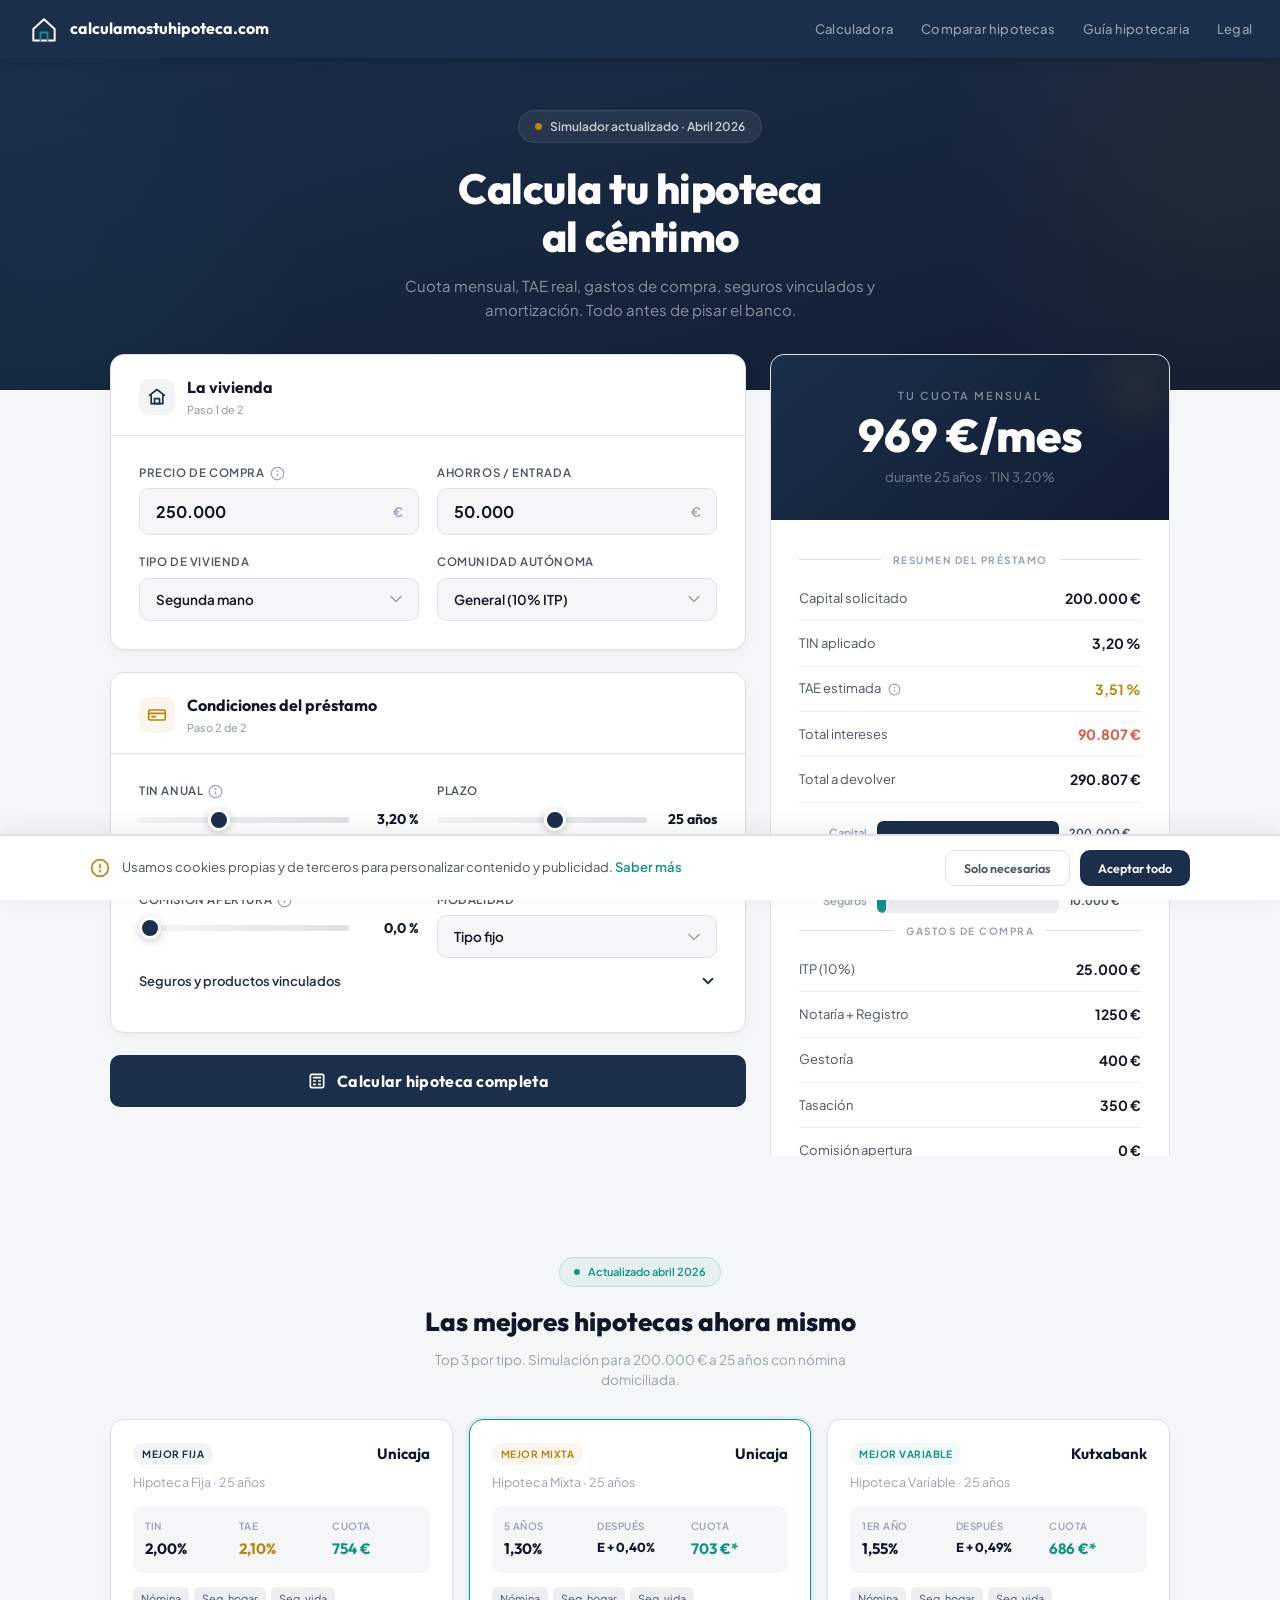
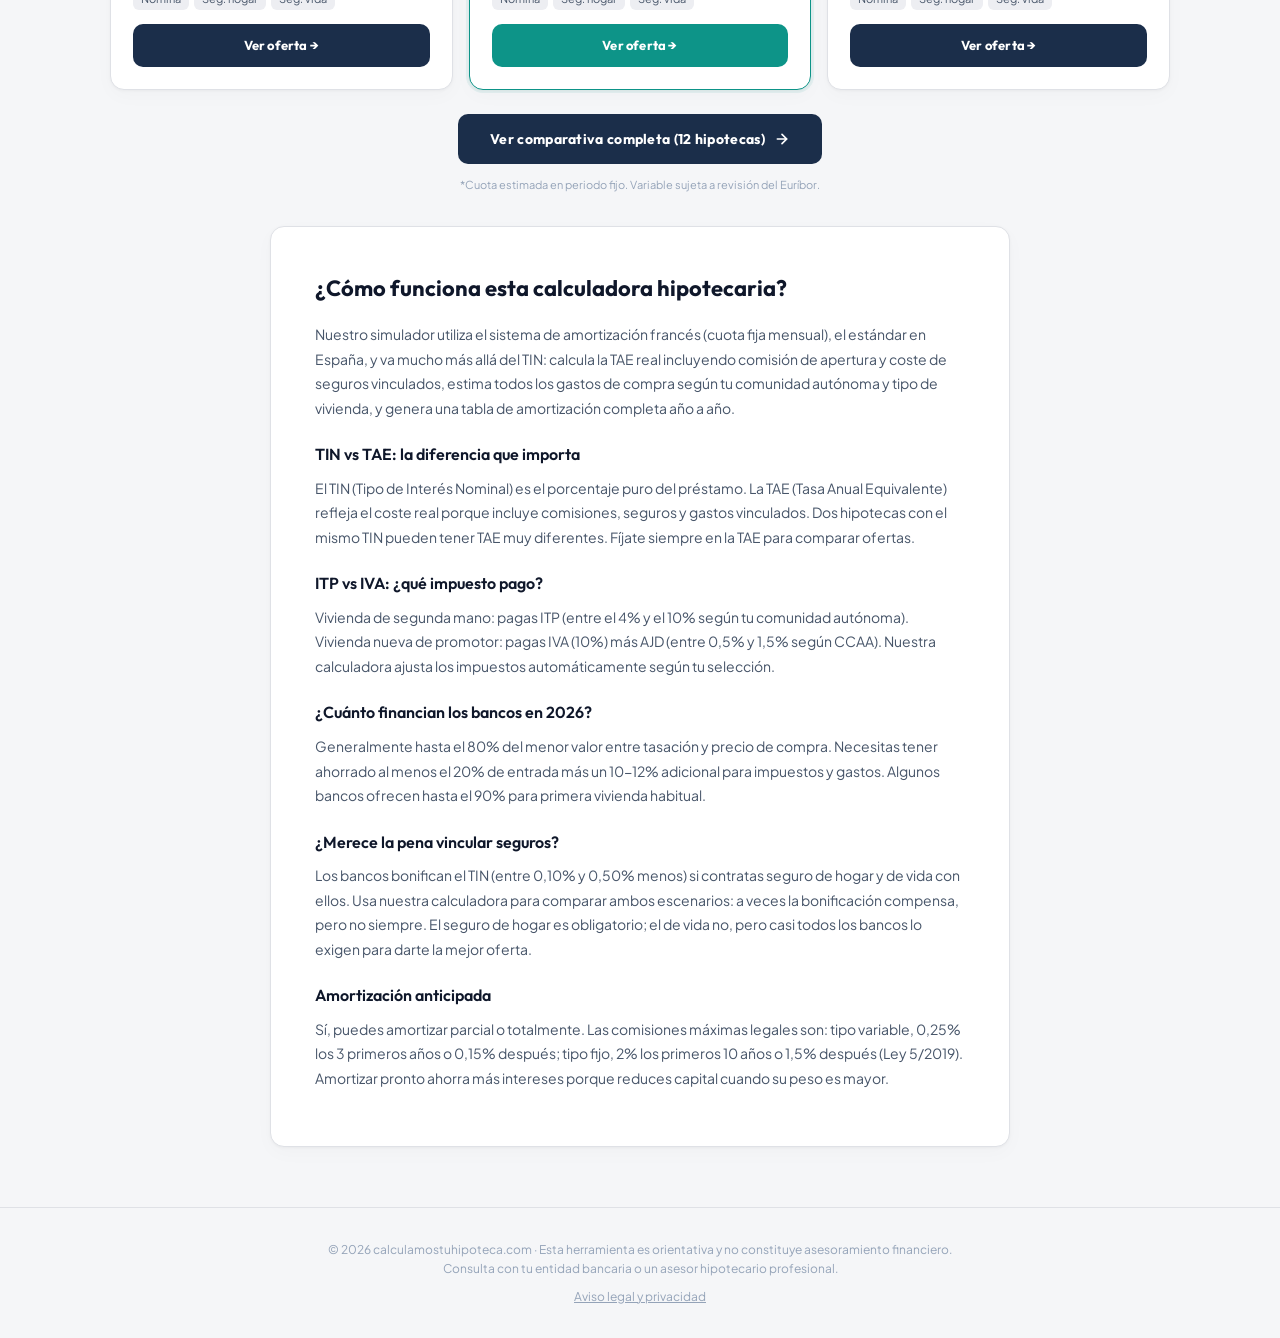
==== index.html @ e44ac6c0 "Add favicon.ico fallback for browser/Google compatibility https://claude.ai/code/session_01UXE91bAdb" ====
<!DOCTYPE html>
<html lang="es">
<head>
<meta charset="UTF-8">
<link rel="icon" href="favicon.ico" sizes="32x32">
<link rel="icon" href="favicon.svg" type="image/svg+xml">
<meta name="viewport" content="width=device-width, initial-scale=1.0">
<title>Calculadora de Hipoteca 2026 — calculamostuhipoteca.com</title>
<meta name="description" content="Simulador completo de hipoteca: cuota mensual, TAE, gastos de compra, seguros e impuestos. La calculadora hipotecaria más completa de España.">
<meta name="robots" content="index, follow">
<meta name="author" content="Raquel Ayllón García">
<link rel="canonical" href="https://calculamostuhipoteca.com/">
<meta property="og:title" content="Calculadora de Hipoteca 2026 — calculamostuhipoteca.com">
<meta property="og:description" content="Calcula tu cuota mensual, TAE real, gastos de compra, seguros e impuestos. La calculadora hipotecaria más completa de España.">
<meta property="og:type" content="website">
<meta property="og:url" content="https://calculamostuhipoteca.com/">
<meta property="og:locale" content="es_ES">
<script type="application/ld+json">
{
  "@context": "https://schema.org",
  "@graph": [
    {
      "@type": "WebApplication",
      "@id": "https://calculamostuhipoteca.com/#app",
      "name": "Calculadora de Hipoteca 2026",
      "url": "https://calculamostuhipoteca.com/",
      "description": "Simulador completo de hipoteca: cuota mensual, TAE, gastos de compra, seguros e impuestos. La calculadora hipotecaria más completa de España.",
      "applicationCategory": "FinanceApplication",
      "operatingSystem": "Web",
      "inLanguage": "es-ES",
      "dateModified": "2026-04-09",
      "offers": {
        "@type": "Offer",
        "price": "0",
        "priceCurrency": "EUR"
      },
      "author": {
        "@type": "Person",
        "name": "Raquel Ayllón García"
      }
    },
    {
      "@type": "FAQPage",
      "mainEntity": [
        {
          "@type": "Question",
          "name": "¿Cómo funciona esta calculadora hipotecaria?",
          "acceptedAnswer": {
            "@type": "Answer",
            "text": "Nuestro simulador utiliza el sistema de amortización francés (cuota fija mensual), el estándar en España. Calcula la TAE real incluyendo comisión de apertura y coste de seguros vinculados, estima todos los gastos de compra según tu comunidad autónoma y tipo de vivienda, y genera una tabla de amortización completa año a año."
          }
        },
        {
          "@type": "Question",
          "name": "¿Cuál es la diferencia entre TIN y TAE en una hipoteca?",
          "acceptedAnswer": {
            "@type": "Answer",
            "text": "El TIN (Tipo de Interés Nominal) es el porcentaje puro del préstamo. La TAE (Tasa Anual Equivalente) refleja el coste real porque incluye comisiones, seguros y gastos vinculados. Dos hipotecas con el mismo TIN pueden tener TAE muy diferentes. Fíjate siempre en la TAE para comparar ofertas."
          }
        },
        {
          "@type": "Question",
          "name": "¿Qué impuesto pago al comprar una vivienda: ITP o IVA?",
          "acceptedAnswer": {
            "@type": "Answer",
            "text": "Vivienda de segunda mano: pagas ITP (entre el 4% y el 10% según tu comunidad autónoma). Vivienda nueva de promotor: pagas IVA (10%) más AJD (entre 0,5% y 1,5% según CCAA). La calculadora ajusta los impuestos automáticamente según tu selección."
          }
        },
        {
          "@type": "Question",
          "name": "¿Cuánto financian los bancos en 2026?",
          "acceptedAnswer": {
            "@type": "Answer",
            "text": "Generalmente hasta el 80% del menor valor entre tasación y precio de compra. Necesitas tener ahorrado al menos el 20% de entrada más un 10-12% adicional para impuestos y gastos. Algunos bancos ofrecen hasta el 90% para primera vivienda habitual."
          }
        },
        {
          "@type": "Question",
          "name": "¿Merece la pena vincular seguros a la hipoteca?",
          "acceptedAnswer": {
            "@type": "Answer",
            "text": "Los bancos bonifican el TIN (entre 0,10% y 0,50% menos) si contratas seguro de hogar y de vida con ellos. A veces la bonificación compensa, pero no siempre. El seguro de hogar es obligatorio; el de vida no, pero casi todos los bancos lo exigen para darte la mejor oferta."
          }
        },
        {
          "@type": "Question",
          "name": "¿Se puede amortizar anticipadamente una hipoteca?",
          "acceptedAnswer": {
            "@type": "Answer",
            "text": "Sí, puedes amortizar parcial o totalmente. Las comisiones máximas legales son: tipo variable, 0,25% los 3 primeros años o 0,15% después; tipo fijo, 2% los primeros 10 años o 1,5% después (Ley 5/2019). Amortizar pronto ahorra más intereses porque reduces capital cuando su peso es mayor."
          }
        }
      ]
    }
  ]
}
</script>
<link rel="preconnect" href="https://fonts.googleapis.com">
<link rel="preconnect" href="https://fonts.gstatic.com" crossorigin>
<link href="https://fonts.googleapis.com/css2?family=Outfit:wght@300;400;500;600;700;800&family=Plus+Jakarta+Sans:ital,wght@0,400;0,500;0,600;0,700;0,800&display=swap" rel="stylesheet">
<link rel="stylesheet" href="style.css">
<!-- AdSense se carga condicionalmente tras aceptar cookies (ver cookies.js) -->
</head>
<body>

<nav class="nav">
  <a href="#" class="nav-brand">
    <svg class="nav-logo" viewBox="0 0 36 36" fill="none" xmlns="http://www.w3.org/2000/svg" aria-hidden="true">
      <path d="M6 18L18 7L30 18V31H6V18Z" stroke="#fff" stroke-width="2.2" stroke-linecap="round" stroke-linejoin="round"/>
      <path d="M14 31V22H22V31" stroke="#0D9488" stroke-width="2.2" stroke-linecap="round" stroke-linejoin="round"/>
    </svg>
    calculamostuhipoteca.com
  </a>
  <nav class="nav-links" aria-label="Navegación principal">
    <a href="index.html">Calculadora</a>
    <a href="comparar-hipotecas.html">Comparar hipotecas</a>
    <a href="guia-hipotecaria.html">Guía hipotecaria</a>
    <a href="aviso-legal.html">Legal</a>
  </nav>
</nav>

<header class="hero">
  <div class="hero-content">
    <div class="hero-pill"><span class="pulse" aria-hidden="true"></span> Simulador actualizado · Abril 2026</div>
    <h1>Calcula tu hipoteca<br>al céntimo</h1>
    <p>Cuota mensual, TAE real, gastos de compra, seguros vinculados y amortización. Todo antes de pisar el banco.</p>
  </div>
</header>

<main class="main-wrap">
<div class="grid">

<!-- ═══ LEFT COLUMN ═══ -->
<div>

  <!-- CARD 1: Vivienda -->
  <div class="card" style="margin-bottom:22px">
    <div class="card-head">
      <div class="card-icon navy" aria-hidden="true">
        <svg width="20" height="20" viewBox="0 0 24 24" fill="none" stroke="#1B2E4A" stroke-width="2" stroke-linecap="round" stroke-linejoin="round">
          <path d="M3 10L12 3L21 10"/><path d="M5 10V20H19V10"/><rect x="9" y="14" width="6" height="6"/>
        </svg>
      </div>
      <div>
        <h2>La vivienda</h2>
        <div class="step">Paso 1 de 2</div>
      </div>
    </div>
    <div class="card-body">
      <div class="form-grid">

        <div class="field">
          <label for="price">Precio de compra
            <span class="tip-icon" tabindex="0" aria-label="El precio de compraventa que figura en la escritura pública">
              <svg viewBox="0 0 24 24" fill="none" stroke="currentColor" stroke-width="2" aria-hidden="true"><circle cx="12" cy="12" r="10"/><path d="M12 16v-4"/><circle cx="12" cy="8" r=".5" fill="currentColor"/></svg>
              <span class="tip-pop" role="tooltip">Precio de compraventa que figura en la escritura pública.</span>
            </span>
          </label>
          <div class="input-wrap">
            <input type="text" id="price" value="250.000" inputmode="numeric" aria-label="Precio de compra en euros">
            <span class="input-suffix" aria-hidden="true">€</span>
          </div>
        </div>

        <div class="field">
          <label for="down">Ahorros / Entrada</label>
          <div class="input-wrap">
            <input type="text" id="down" value="50.000" inputmode="numeric" aria-label="Entrada o ahorros en euros">
            <span class="input-suffix" aria-hidden="true">€</span>
          </div>
        </div>

        <div class="field">
          <label for="homeType">Tipo de vivienda</label>
          <div class="select-wrap">
            <select id="homeType">
              <option value="existing">Segunda mano</option>
              <option value="new">Obra nueva (promotor)</option>
            </select>
          </div>
        </div>

        <div class="field">
          <label for="region">Comunidad autónoma</label>
          <div class="select-wrap">
            <select id="region">
              <option value="general">General (10% ITP)</option>
              <option value="cataluna">Cataluña (10%)</option>
              <option value="madrid">Madrid (6%)</option>
              <option value="andalucia">Andalucía (7%)</option>
              <option value="valencia">C. Valenciana (10%)</option>
              <option value="pais_vasco">País Vasco (4%)</option>
              <option value="canarias">Canarias (6,5% IGIC)</option>
            </select>
          </div>
        </div>

      </div>
    </div>
  </div>

  <!-- CARD 2: Préstamo -->
  <div class="card" style="margin-bottom:22px">
    <div class="card-head">
      <div class="card-icon gold" aria-hidden="true">
        <svg width="20" height="20" viewBox="0 0 24 24" fill="none" stroke="#B8860B" stroke-width="2" stroke-linecap="round" stroke-linejoin="round">
          <rect x="2" y="6" width="20" height="12" rx="2"/><path d="M2 10H22"/><path d="M6 14H10"/>
        </svg>
      </div>
      <div>
        <h2>Condiciones del préstamo</h2>
        <div class="step">Paso 2 de 2</div>
      </div>
    </div>
    <div class="card-body">
      <div class="form-grid">

        <div class="field">
          <label for="rate">TIN anual
            <span class="tip-icon" tabindex="0" aria-label="Tipo de Interés Nominal: lo que cobra el banco por el préstamo, sin comisiones ni gastos">
              <svg viewBox="0 0 24 24" fill="none" stroke="currentColor" stroke-width="2" aria-hidden="true"><circle cx="12" cy="12" r="10"/><path d="M12 16v-4"/><circle cx="12" cy="8" r=".5" fill="currentColor"/></svg>
              <span class="tip-pop" role="tooltip">Tipo de Interés Nominal: lo que cobra el banco por el préstamo, sin comisiones ni gastos.</span>
            </span>
          </label>
          <div class="range-row">
            <input type="range" id="rate" min="1" max="7" step="0.05" value="3.20" aria-label="TIN anual">
            <span class="range-val" id="rateVal" aria-live="polite">3,20 %</span>
          </div>
          <div class="rate-hint">
            <svg width="12" height="12" viewBox="0 0 24 24" fill="none" stroke="currentColor" stroke-width="2.5" aria-hidden="true"><circle cx="12" cy="12" r="10"/><path d="M12 16v-4"/><circle cx="12" cy="8" r=".5" fill="currentColor"/></svg>
            Hipoteca fija media en España: ~2,8 – 3,5 % · Variable: Euríbor + 0,5 %
          </div>
        </div>

        <div class="field">
          <label for="years">Plazo</label>
          <div class="range-row">
            <input type="range" id="years" min="5" max="40" step="1" value="25" aria-label="Plazo en años">
            <span class="range-val" id="yearsVal" aria-live="polite">25 años</span>
          </div>
        </div>

        <div class="field">
          <label for="openFee">Comisión apertura
            <span class="tip-icon" tabindex="0" aria-label="Porcentaje sobre el capital que cobra el banco al firmar">
              <svg viewBox="0 0 24 24" fill="none" stroke="currentColor" stroke-width="2" aria-hidden="true"><circle cx="12" cy="12" r="10"/><path d="M12 16v-4"/><circle cx="12" cy="8" r=".5" fill="currentColor"/></svg>
              <span class="tip-pop" role="tooltip">Porcentaje sobre el capital que cobra el banco al firmar. Muchos ya no lo cobran.</span>
            </span>
          </label>
          <div class="range-row">
            <input type="range" id="openFee" min="0" max="2" step="0.1" value="0" aria-label="Comisión de apertura">
            <span class="range-val" id="openFeeVal" aria-live="polite">0,0 %</span>
          </div>
        </div>

        <div class="field">
          <label for="mortgageType">Modalidad</label>
          <div class="select-wrap">
            <select id="mortgageType">
              <option value="fixed">Tipo fijo</option>
              <option value="variable">Tipo variable</option>
              <option value="mixed">Tipo mixto</option>
            </select>
          </div>
        </div>

      </div>

      <!-- Seguros -->
      <button class="collapse-btn" id="advTrigger" onclick="toggleC('adv')" aria-expanded="false" aria-controls="advBody">
        <span>Seguros y productos vinculados</span>
        <svg class="chev" viewBox="0 0 24 24" fill="none" stroke="currentColor" stroke-width="2.5" stroke-linecap="round" aria-hidden="true"><path d="M6 9l6 6 6-6"/></svg>
      </button>
      <div class="collapse-body" id="advBody">
        <div class="toggle-row">
          <div class="toggle-label">
            Seguro de hogar
            <small>Obligatorio — ~300–600 €/año</small>
          </div>
          <label class="switch" aria-label="Activar seguro de hogar">
            <input type="checkbox" id="homeIns" checked>
            <span class="slider"></span>
          </label>
        </div>
        <div class="form-grid" style="margin-top:12px">
          <div class="field">
            <label for="homeInsCost">Coste anual hogar</label>
            <div class="input-wrap">
              <input type="text" id="homeInsCost" value="400" inputmode="numeric">
              <span class="input-suffix" aria-hidden="true">€</span>
            </div>
          </div>
          <div class="field">&nbsp;</div>
        </div>

        <div class="toggle-row" style="margin-top:8px">
          <div class="toggle-label">
            Seguro de vida
            <small>Bonifica entre 0,10% y 0,50% del TIN</small>
          </div>
          <label class="switch" aria-label="Activar seguro de vida">
            <input type="checkbox" id="lifeIns">
            <span class="slider"></span>
          </label>
        </div>
        <div class="form-grid" style="margin-top:12px">
          <div class="field">
            <label for="lifeInsCost">Coste anual vida</label>
            <div class="input-wrap">
              <input type="text" id="lifeInsCost" value="600" inputmode="numeric">
              <span class="input-suffix" aria-hidden="true">€</span>
            </div>
          </div>
          <div class="field">
            <label for="discount">Bonificación TIN
              <span class="tip-icon" tabindex="0" aria-label="Descuento en el TIN que aplica el banco si contratas sus seguros">
                <svg viewBox="0 0 24 24" fill="none" stroke="currentColor" stroke-width="2" aria-hidden="true"><circle cx="12" cy="12" r="10"/><path d="M12 16v-4"/><circle cx="12" cy="8" r=".5" fill="currentColor"/></svg>
                <span class="tip-pop" role="tooltip">Descuento en el TIN que aplica el banco si contratas sus seguros.</span>
              </span>
            </label>
            <div class="range-row">
              <input type="range" id="discount" min="0" max="1" step="0.05" value="0" aria-label="Bonificación TIN">
              <span class="range-val" id="discountVal" aria-live="polite">0,00 %</span>
            </div>
          </div>
        </div>
      </div>
    </div>
  </div>

  <button class="btn-calc" onclick="calculate()" aria-label="Calcular hipoteca">
    <svg width="20" height="20" viewBox="0 0 24 24" fill="none" stroke="currentColor" stroke-width="2" stroke-linecap="round" aria-hidden="true">
      <rect x="4" y="4" width="16" height="16" rx="2"/>
      <line x1="8" y1="8" x2="16" y2="8"/>
      <line x1="8" y1="12" x2="10" y2="12"/>
      <line x1="14" y1="12" x2="16" y2="12"/>
      <line x1="8" y1="16" x2="10" y2="16"/>
      <line x1="14" y1="16" x2="16" y2="16"/>
    </svg>
    Calcular hipoteca completa
  </button>


</div>

<!-- ═══ RIGHT COLUMN ═══ -->
<div class="sidebar-sticky">

  <!-- RESULTS PANEL -->
  <div class="card results-panel" id="results" aria-live="polite">
    <div class="result-hero">
      <div class="rlabel">Tu cuota mensual</div>
      <div class="ramount" id="monthly">—</div>
      <div class="rsub" id="termSub">durante 25 años · TIN 3,20%</div>
    </div>
    <div class="result-body">
      <div class="divider">Resumen del préstamo</div>

      <div class="mrow">
        <span class="mrow-label">Capital solicitado</span>
        <span class="mrow-val" id="rLoan">—</span>
      </div>
      <div class="mrow">
        <span class="mrow-label">TIN aplicado</span>
        <span class="mrow-val" id="rTIN">—</span>
      </div>
      <div class="mrow">
        <span class="mrow-label">TAE estimada
          <span class="tip-icon" style="margin-left:3px" tabindex="0" aria-label="Incluye TIN, comisión apertura y seguros vinculados">
            <svg viewBox="0 0 24 24" fill="none" stroke="currentColor" stroke-width="2" style="width:13px;height:13px" aria-hidden="true"><circle cx="12" cy="12" r="10"/><path d="M12 16v-4"/><circle cx="12" cy="8" r=".5" fill="currentColor"/></svg>
            <span class="tip-pop" style="width:200px" role="tooltip">Incluye TIN + comisión apertura + seguros vinculados.</span>
          </span>
        </span>
        <span class="mrow-val gold" id="rTAE">—</span>
      </div>
      <div class="mrow">
        <span class="mrow-label">Total intereses</span>
        <span class="mrow-val coral" id="rInterest">—</span>
      </div>
      <div class="mrow">
        <span class="mrow-label">Total a devolver</span>
        <span class="mrow-val" id="rTotal">—</span>
      </div>

      <!-- Bar chart -->
      <div class="bar-chart" aria-label="Distribución de pagos">
        <div class="brow">
          <span class="brow-label">Capital</span>
          <div class="brow-track"><div class="brow-fill" id="barCap" style="width:0;background:var(--navy)"></div></div>
          <span class="brow-amt" id="barCapA">—</span>
        </div>
        <div class="brow">
          <span class="brow-label">Intereses</span>
          <div class="brow-track"><div class="brow-fill" id="barInt" style="width:0;background:var(--gold)"></div></div>
          <span class="brow-amt" id="barIntA">—</span>
        </div>
        <div class="brow" id="barInsR" style="display:none">
          <span class="brow-label">Seguros</span>
          <div class="brow-track"><div class="brow-fill" id="barIns" style="width:0;background:var(--teal)"></div></div>
          <span class="brow-amt" id="barInsA">—</span>
        </div>
      </div>

      <div class="divider">Gastos de compra</div>

      <div class="mrow">
        <span class="mrow-label" id="taxLabel">ITP (10%)</span>
        <span class="mrow-val" id="rTax">—</span>
      </div>
      <div class="mrow">
        <span class="mrow-label">Notaría + Registro</span>
        <span class="mrow-val" id="rNotary">—</span>
      </div>
      <div class="mrow">
        <span class="mrow-label">Gestoría</span>
        <span class="mrow-val" id="rGest">—</span>
      </div>
      <div class="mrow">
        <span class="mrow-label">Tasación</span>
        <span class="mrow-val" id="rTas">—</span>
      </div>
      <div class="mrow">
        <span class="mrow-label">Comisión apertura</span>
        <span class="mrow-val" id="rOpen">—</span>
      </div>
      <div class="mrow" style="border-top:2px solid var(--border);padding-top:14px;margin-top:6px">
        <span class="mrow-label" style="font-weight:700;color:var(--ink)">Total gastos iniciales</span>
        <span class="mrow-val coral" id="rCosts">—</span>
      </div>

      <!-- Savings tip -->
      <div class="tip-box" role="note">
        <div class="tip-box-title">
          <svg width="16" height="16" viewBox="0 0 24 24" fill="none" stroke="#0D9488" stroke-width="2" stroke-linecap="round" aria-hidden="true">
            <path d="M12 2v4M12 18v4M4.93 4.93l2.83 2.83M16.24 16.24l2.83 2.83M2 12h4M18 12h4M4.93 19.07l2.83-2.83M16.24 7.76l2.83-2.83"/>
          </svg>
          Necesitas tener ahorrado
        </div>
        <p>Entrada (<span id="tipD">—</span>) + gastos (<span id="tipC">—</span>) = <strong id="tipT">—</strong></p>
      </div>

      <!-- Amortisation -->
      <button class="amort-btn" onclick="toggleA()" aria-expanded="false" aria-controls="amortW">
        Ver amortización anual ▾
      </button>
      <div class="amort-wrap" id="amortW">
        <table class="amort-tbl">
          <thead>
            <tr>
              <th scope="col">Año</th>
              <th scope="col">Capital</th>
              <th scope="col">Intereses</th>
              <th scope="col">Amortizado</th>
              <th scope="col">Pendiente</th>
            </tr>
          </thead>
          <tbody id="amortB"></tbody>
        </table>
      </div>
    </div>
  </div>

  <!-- COMPARE CTA -->
  <div class="compare-card">
    <div class="compare-badge">
      <svg class="sparkle" width="12" height="12" viewBox="0 0 24 24" fill="#fff" aria-hidden="true"><path d="M12 2L14.5 9.5L22 12L14.5 14.5L12 22L9.5 14.5L2 12L9.5 9.5L12 2Z"/></svg>
      Recomendado
    </div>
    <h3>Compara hipotecas de 20+ bancos</h3>
    <p class="compare-sub">Calcula en 1 minuto gratis cuál es la mejor hipoteca para ti. Ofertas reales y personalizadas.</p>
    <ul class="compare-features">
      <li>
        <svg width="16" height="16" viewBox="0 0 24 24" fill="none" stroke="#0D9488" stroke-width="2.5" stroke-linecap="round" aria-hidden="true"><path d="M5 12l5 5L19 7"/></svg>
        100% online, gratis y sin compromiso
      </li>
      <li>
        <svg width="16" height="16" viewBox="0 0 24 24" fill="none" stroke="#0D9488" stroke-width="2.5" stroke-linecap="round" aria-hidden="true"><path d="M5 12l5 5L19 7"/></svg>
        Resultado en menos de 1 minuto
      </li>
      <li>
        <svg width="16" height="16" viewBox="0 0 24 24" fill="none" stroke="#0D9488" stroke-width="2.5" stroke-linecap="round" aria-hidden="true"><path d="M5 12l5 5L19 7"/></svg>
        Asesor hipotecario personal incluido
      </li>
    </ul>
    <button class="compare-btn" onclick="window.open('#','_blank')">
      Comparar hipotecas gratis
      <svg width="16" height="16" viewBox="0 0 24 24" fill="none" stroke="currentColor" stroke-width="2.5" stroke-linecap="round" aria-hidden="true"><path d="M5 12h14M12 5l7 7-7 7"/></svg>
    </button>
  </div>

  <!-- INFO CARD -->
  <div class="info-card">
    <h4>
      <svg width="18" height="18" viewBox="0 0 24 24" fill="none" stroke="var(--navy)" stroke-width="2" stroke-linecap="round" aria-hidden="true">
        <path d="M12 2L2 7l10 5 10-5-10-5z"/>
        <path d="M2 17l10 5 10-5"/>
        <path d="M2 12l10 5 10-5"/>
      </svg>
      Regla del 35%
    </h4>
    <p>Tu cuota hipotecaria no debería superar el 35% de tus ingresos netos mensuales. Es el criterio que usan los bancos para aprobar tu solicitud.</p>
  </div>

</div>
</div>
</main>

<!-- COMPARISON PREVIEW -->
<section class="cmp-section" aria-label="Las mejores hipotecas ahora mismo">
  <div class="cmp-header">
    <div class="cmp-pill">
      <span class="pulse" aria-hidden="true"></span>
      Actualizado abril 2026
    </div>
    <h2>Las mejores hipotecas ahora mismo</h2>
    <p>Top 3 por tipo. Simulación para 200.000 € a 25 años con nómina domiciliada.</p>
  </div>

  <div class="cmp-grid">

    <!-- Mejor fija -->
    <article class="cmp-card">
      <div class="cmp-top">
        <span class="cmp-badge fija">Mejor fija</span>
        <span class="cmp-bank">Unicaja</span>
      </div>
      <div class="cmp-name">Hipoteca Fija · 25 años</div>
      <div class="cmp-rates">
        <div>
          <div class="cmp-rl">TIN</div>
          <div class="cmp-rv">2,00%</div>
        </div>
        <div>
          <div class="cmp-rl">TAE</div>
          <div class="cmp-rv gold">2,10%</div>
        </div>
        <div>
          <div class="cmp-rl">Cuota</div>
          <div class="cmp-rv teal">754 €</div>
        </div>
      </div>
      <div class="cmp-conds">
        <span>Nómina</span><span>Seg. hogar</span><span>Seg. vida</span>
      </div>
      <a href="comparar-hipotecas.html" class="cmp-btn">Ver oferta →</a>
    </article>

    <!-- Mejor mixta -->
    <article class="cmp-card best">
      <div class="cmp-top">
        <span class="cmp-badge mixta">Mejor mixta</span>
        <span class="cmp-bank">Unicaja</span>
      </div>
      <div class="cmp-name">Hipoteca Mixta · 25 años</div>
      <div class="cmp-rates">
        <div>
          <div class="cmp-rl">5 años</div>
          <div class="cmp-rv">1,30%</div>
        </div>
        <div>
          <div class="cmp-rl">Después</div>
          <div class="cmp-rv small">E + 0,40%</div>
        </div>
        <div>
          <div class="cmp-rl">Cuota</div>
          <div class="cmp-rv teal">703 €*</div>
        </div>
      </div>
      <div class="cmp-conds">
        <span>Nómina</span><span>Seg. hogar</span><span>Seg. vida</span>
      </div>
      <a href="comparar-hipotecas.html" class="cmp-btn teal">Ver oferta →</a>
    </article>

    <!-- Mejor variable -->
    <article class="cmp-card">
      <div class="cmp-top">
        <span class="cmp-badge variable">Mejor variable</span>
        <span class="cmp-bank">Kutxabank</span>
      </div>
      <div class="cmp-name">Hipoteca Variable · 25 años</div>
      <div class="cmp-rates">
        <div>
          <div class="cmp-rl">1er año</div>
          <div class="cmp-rv">1,55%</div>
        </div>
        <div>
          <div class="cmp-rl">Después</div>
          <div class="cmp-rv small">E + 0,49%</div>
        </div>
        <div>
          <div class="cmp-rl">Cuota</div>
          <div class="cmp-rv teal">686 €*</div>
        </div>
      </div>
      <div class="cmp-conds">
        <span>Nómina</span><span>Seg. hogar</span><span>Seg. vida</span>
      </div>
      <a href="comparar-hipotecas.html" class="cmp-btn">Ver oferta →</a>
    </article>

  </div>

  <div class="cmp-footer">
    <a href="comparar-hipotecas.html" class="cmp-all-btn">
      Ver comparativa completa (12 hipotecas)
      <svg width="16" height="16" viewBox="0 0 24 24" fill="none" stroke="currentColor" stroke-width="2.5" stroke-linecap="round" aria-hidden="true"><path d="M5 12h14M12 5l7 7-7 7"/></svg>
    </a>
    <p class="cmp-note">*Cuota estimada en periodo fijo. Variable sujeta a revisión del Euríbor.</p>
  </div>
</section>

<section class="seo-area" aria-label="Guía sobre hipotecas">
  <div class="seo-card">
    <h2>¿Cómo funciona esta calculadora hipotecaria?</h2>
    <p>Nuestro simulador utiliza el sistema de amortización francés (cuota fija mensual), el estándar en España, y va mucho más allá del TIN: calcula la TAE real incluyendo comisión de apertura y coste de seguros vinculados, estima todos los gastos de compra según tu comunidad autónoma y tipo de vivienda, y genera una tabla de amortización completa año a año.</p>

    <h3>TIN vs TAE: la diferencia que importa</h3>
    <p>El TIN (Tipo de Interés Nominal) es el porcentaje puro del préstamo. La TAE (Tasa Anual Equivalente) refleja el coste real porque incluye comisiones, seguros y gastos vinculados. Dos hipotecas con el mismo TIN pueden tener TAE muy diferentes. Fíjate siempre en la TAE para comparar ofertas.</p>

    <h3>ITP vs IVA: ¿qué impuesto pago?</h3>
    <p>Vivienda de segunda mano: pagas ITP (entre el 4% y el 10% según tu comunidad autónoma). Vivienda nueva de promotor: pagas IVA (10%) más AJD (entre 0,5% y 1,5% según CCAA). Nuestra calculadora ajusta los impuestos automáticamente según tu selección.</p>

    <h3>¿Cuánto financian los bancos en 2026?</h3>
    <p>Generalmente hasta el 80% del menor valor entre tasación y precio de compra. Necesitas tener ahorrado al menos el 20% de entrada más un 10-12% adicional para impuestos y gastos. Algunos bancos ofrecen hasta el 90% para primera vivienda habitual.</p>

    <h3>¿Merece la pena vincular seguros?</h3>
    <p>Los bancos bonifican el TIN (entre 0,10% y 0,50% menos) si contratas seguro de hogar y de vida con ellos. Usa nuestra calculadora para comparar ambos escenarios: a veces la bonificación compensa, pero no siempre. El seguro de hogar es obligatorio; el de vida no, pero casi todos los bancos lo exigen para darte la mejor oferta.</p>

    <h3>Amortización anticipada</h3>
    <p>Sí, puedes amortizar parcial o totalmente. Las comisiones máximas legales son: tipo variable, 0,25% los 3 primeros años o 0,15% después; tipo fijo, 2% los primeros 10 años o 1,5% después (Ley 5/2019). Amortizar pronto ahorra más intereses porque reduces capital cuando su peso es mayor.</p>
  </div>
</section>

<footer class="footer">
  <p>© 2026 calculamostuhipoteca.com · Esta herramienta es orientativa y no constituye asesoramiento financiero.</p>
  <p>Consulta con tu entidad bancaria o un asesor hipotecario profesional.</p>
  <p style="margin-top:8px"><a href="aviso-legal.html" style="color:var(--ink-muted);text-decoration:underline">Aviso legal y privacidad</a></p>
</footer>

<script src="script.js"></script>
<script src="cookies.js"></script>

<!-- COOKIE BANNER -->
<div id="cookie-banner" class="cookie-banner" role="dialog" aria-label="Aviso de cookies">
  <div class="cookie-inner">
    <div class="cookie-msg">
      <svg width="20" height="20" viewBox="0 0 24 24" fill="none" stroke="currentColor" stroke-width="2" stroke-linecap="round" aria-hidden="true"><circle cx="12" cy="12" r="10"/><path d="M12 8v4"/><circle cx="12" cy="16" r=".5" fill="currentColor"/></svg>
      <p>Usamos cookies propias y de terceros para personalizar contenido y publicidad. <a href="aviso-legal.html">Saber más</a></p>
    </div>
    <div class="cookie-btns">
      <button class="cookie-btn-reject" onclick="rejectCookies()">Solo necesarias</button>
      <button class="cookie-btn-accept" onclick="acceptCookies()">Aceptar todo</button>
    </div>
  </div>
</div>
</body>
</html>
---- style.css ----
:root {
  --bg:#F5F6F8;
  --surface:#FFFFFF;
  --surface-alt:#EDEEF2;
  --border:#DFE1E6;
  --ink:#0F172A;
  --ink-soft:#475569;
  --ink-muted:#94A3B8;
  --navy:#1B2E4A;
  --navy-dark:#111D32;
  --navy-light:rgba(27,46,74,0.05);
  --gold:#B8860B;
  --gold-light:rgba(184,134,11,0.07);
  --teal:#0D9488;
  --teal-light:rgba(13,148,136,0.06);
  --coral:#E2553D;
  --coral-light:rgba(226,85,61,0.06);
  --radius:14px;
  --radius-sm:10px;
  --shadow:0 1px 3px rgba(0,0,0,0.04),0 6px 20px rgba(0,0,0,0.025);
}
*{margin:0;padding:0;box-sizing:border-box}
body{font-family:'Plus Jakarta Sans',sans-serif;background:var(--bg);color:var(--ink);line-height:1.6;-webkit-font-smoothing:antialiased}

/* ====== NAV ====== */
.nav{background:var(--navy);padding:0 28px;height:58px;display:flex;align-items:center;justify-content:space-between;position:sticky;top:0;z-index:100;box-shadow:0 2px 12px rgba(0,0,0,.18)}
.nav-brand{font-family:'Outfit',sans-serif;font-weight:700;font-size:16px;color:#fff;text-decoration:none;display:flex;align-items:center;gap:10px}
.nav-logo{width:32px;height:32px}
.nav-links{display:flex;gap:28px}
.nav-links a{color:rgba(255,255,255,0.55);text-decoration:none;font-size:13px;font-weight:500;transition:color .2s;letter-spacing:.2px}
.nav-links a:hover{color:#fff}
@media(max-width:640px){
  .nav{padding:0 14px}
  .nav-links{gap:14px;overflow-x:auto;-webkit-overflow-scrolling:touch;scrollbar-width:none;mask-image:linear-gradient(90deg,transparent,#fff 10%,#fff 90%,transparent)}
  .nav-links::-webkit-scrollbar{display:none}
  .nav-links a{white-space:nowrap;font-size:12px}
}

/* ====== HERO ====== */
.hero{background:linear-gradient(165deg,var(--navy) 0%,var(--navy-dark) 100%);padding:52px 24px 68px;text-align:center;color:#fff;position:relative;overflow:hidden}
.hero::before{content:'';position:absolute;top:-60%;right:-20%;width:600px;height:600px;background:radial-gradient(circle,rgba(184,134,11,0.08) 0%,transparent 70%);border-radius:50%;pointer-events:none}
.hero::after{content:'';position:absolute;bottom:-40%;left:-15%;width:500px;height:500px;background:radial-gradient(circle,rgba(13,148,136,0.06) 0%,transparent 70%);border-radius:50%;pointer-events:none}
.hero-content{position:relative;z-index:1}
.hero-pill{display:inline-flex;align-items:center;gap:8px;background:rgba(255,255,255,0.07);border:1px solid rgba(255,255,255,0.1);padding:6px 16px;border-radius:100px;font-size:12px;font-weight:600;color:rgba(255,255,255,0.75);margin-bottom:22px;backdrop-filter:blur(10px)}
.hero-pill .pulse{width:7px;height:7px;background:var(--gold);border-radius:50%;animation:pulse 2s ease infinite}
@keyframes pulse{0%,100%{opacity:1;transform:scale(1)}50%{opacity:.5;transform:scale(1.4)}}
.hero h1{font-family:'Outfit',sans-serif;font-weight:800;font-size:clamp(28px,4.5vw,42px);line-height:1.15;margin-bottom:12px;letter-spacing:-.5px}
.hero p{color:rgba(255,255,255,0.5);font-size:15px;max-width:500px;margin:0 auto;line-height:1.6}

/* ====== AD SLOTS ====== */
.ad-banner{max-width:780px;margin:0 auto;padding:16px 20px}
.ad-banner-inner{background:linear-gradient(135deg,var(--surface-alt) 0%,#E8E9ED 100%);border:1px solid var(--border);border-radius:var(--radius-sm);padding:22px 20px;text-align:center;position:relative;overflow:hidden}
.ad-banner-inner::before{content:'PUBLICIDAD';position:absolute;top:8px;left:12px;font-size:9px;font-weight:700;letter-spacing:1.5px;color:var(--ink-muted);opacity:.6}
.ad-banner-text{color:var(--ink-muted);font-size:12px;font-weight:500}
.ad-banner-size{font-size:10px;color:var(--ink-muted);opacity:.5;margin-top:2px}

.ad-sidebar{margin-top:20px}
.ad-sidebar-inner{background:linear-gradient(180deg,var(--surface-alt) 0%,#E6E8EC 100%);border:1px solid var(--border);border-radius:var(--radius-sm);padding:40px 20px;text-align:center;position:relative}
.ad-sidebar-inner::before{content:'PUBLICIDAD';position:absolute;top:8px;right:10px;font-size:9px;font-weight:700;letter-spacing:1.5px;color:var(--ink-muted);opacity:.5}

.ad-inline{background:linear-gradient(135deg,rgba(27,46,74,0.03),rgba(184,134,11,0.04));border:1px solid var(--border);border-radius:var(--radius-sm);padding:28px 24px;margin:20px 0;text-align:center;position:relative}
.ad-inline::before{content:'PUBLICIDAD';position:absolute;top:8px;left:12px;font-size:9px;font-weight:700;letter-spacing:1.5px;color:var(--ink-muted);opacity:.5}

/* ====== LAYOUT ====== */
.main-wrap{max-width:1100px;margin:-36px auto 0;padding:0 20px 60px;position:relative;z-index:1}
.grid{display:grid;grid-template-columns:1fr 400px;gap:24px;align-items:start}
@media(max-width:860px){.grid{grid-template-columns:1fr}}

/* ====== CARD ====== */
.card{background:var(--surface);border-radius:var(--radius);border:1px solid var(--border);box-shadow:var(--shadow);overflow:hidden}
.card-head{padding:20px 28px 16px;border-bottom:1px solid var(--border);display:flex;align-items:center;gap:12px}
.card-icon{width:36px;height:36px;border-radius:var(--radius-sm);display:flex;align-items:center;justify-content:center;flex-shrink:0}
.card-icon.navy{background:var(--navy-light)}
.card-icon.gold{background:var(--gold-light)}
.card-head h2{font-family:'Outfit',sans-serif;font-weight:700;font-size:16px;color:var(--ink)}
.card-head .step{font-size:11px;color:var(--ink-muted);font-weight:500;margin-top:1px}
.card-body{padding:28px}

/* ====== FORM ====== */
.form-grid{display:grid;grid-template-columns:1fr 1fr;gap:18px}
.form-grid .full{grid-column:1/-1}
@media(max-width:520px){.form-grid{grid-template-columns:1fr}}

.field label{display:flex;align-items:center;gap:5px;font-size:11.5px;font-weight:600;color:var(--ink-soft);margin-bottom:6px;text-transform:uppercase;letter-spacing:.6px}
.tip-icon{width:15px;height:15px;color:var(--ink-muted);cursor:help;position:relative}
.tip-icon .tip-pop{display:none;position:absolute;bottom:calc(100% + 10px);left:50%;transform:translateX(-50%);background:var(--navy);color:#fff;font-size:12px;font-weight:400;text-transform:none;letter-spacing:0;padding:10px 14px;border-radius:8px;width:230px;line-height:1.5;z-index:20;box-shadow:0 8px 24px rgba(0,0,0,.15)}
.tip-icon .tip-pop::after{content:'';position:absolute;top:100%;left:50%;transform:translateX(-50%);border:6px solid transparent;border-top-color:var(--navy)}
.tip-icon:hover .tip-pop{display:block}

.input-wrap{position:relative}
.input-wrap input{width:100%;padding:12px 16px;padding-right:42px;border:1.5px solid var(--border);border-radius:var(--radius-sm);font-family:'Plus Jakarta Sans',sans-serif;font-size:16px;font-weight:700;color:var(--ink);background:var(--bg);transition:border-color .2s,box-shadow .2s;outline:none}
.input-wrap input:focus{border-color:var(--navy);box-shadow:0 0 0 3px var(--navy-light);background:#fff}
.input-suffix{position:absolute;right:16px;top:50%;transform:translateY(-50%);font-size:13px;font-weight:600;color:var(--ink-muted);pointer-events:none}

.select-wrap select{width:100%;padding:12px 16px;border:1.5px solid var(--border);border-radius:var(--radius-sm);font-family:'Plus Jakarta Sans',sans-serif;font-size:13.5px;font-weight:600;color:var(--ink);background:var(--bg);outline:none;cursor:pointer;appearance:none;background-image:url("data:image/svg+xml,%3Csvg width='12' height='8' viewBox='0 0 12 8' fill='none' xmlns='http://www.w3.org/2000/svg'%3E%3Cpath d='M1 1.5L6 6.5L11 1.5' stroke='%2394A3B8' stroke-width='1.5' stroke-linecap='round'/%3E%3C/svg%3E");background-repeat:no-repeat;background-position:right 16px center;transition:border-color .2s,box-shadow .2s}
.select-wrap select:focus{border-color:var(--navy);box-shadow:0 0 0 3px var(--navy-light)}

/* Toggle */
.toggle-row{display:flex;align-items:center;justify-content:space-between;padding:12px 0;border-bottom:1px solid var(--surface-alt)}
.toggle-row:last-child{border-bottom:none}
.toggle-label{font-size:13.5px;font-weight:500;color:var(--ink-soft)}
.toggle-label small{display:block;font-size:11px;color:var(--ink-muted);font-weight:400;margin-top:2px}
.switch{position:relative;width:44px;height:24px;flex-shrink:0}
.switch input{opacity:0;width:0;height:0}
.switch .slider{position:absolute;inset:0;background:var(--border);border-radius:12px;cursor:pointer;transition:background .25s}
.switch .slider::before{content:'';position:absolute;width:18px;height:18px;left:3px;bottom:3px;background:#fff;border-radius:50%;transition:transform .25s;box-shadow:0 1px 4px rgba(0,0,0,.12)}
.switch input:checked+.slider{background:var(--teal)}
.switch input:checked+.slider::before{transform:translateX(20px)}

/* Range */
.range-row{display:flex;align-items:center;gap:14px;margin-top:8px}
.range-row input[type="range"]{flex:1;-webkit-appearance:none;appearance:none;height:6px;background:linear-gradient(90deg,var(--navy-light),var(--border));border-radius:3px;outline:none;cursor:pointer}
.range-row input[type="range"]::-webkit-slider-thumb{-webkit-appearance:none;width:22px;height:22px;background:var(--navy);border:3px solid #fff;border-radius:50%;cursor:pointer;box-shadow:0 2px 8px rgba(27,46,74,.25);transition:transform .15s}
.range-row input[type="range"]::-webkit-slider-thumb:hover{transform:scale(1.15)}
.range-row input[type="range"]::-moz-range-thumb{width:22px;height:22px;background:var(--navy);border:3px solid #fff;border-radius:50%;cursor:pointer;box-shadow:0 2px 8px rgba(27,46,74,.25)}
.range-val{min-width:56px;text-align:right;font-weight:700;font-size:14px;color:var(--ink);font-family:'Outfit',sans-serif}

/* Collapse */
.collapse-btn{width:100%;background:none;border:none;padding:14px 0;display:flex;align-items:center;justify-content:space-between;cursor:pointer;font-family:'Plus Jakarta Sans',sans-serif;font-size:13px;font-weight:600;color:var(--navy)}
.collapse-btn .chev{width:18px;height:18px;transition:transform .25s;flex-shrink:0}
.collapse-btn.open .chev{transform:rotate(180deg)}
.collapse-body{display:none;padding-bottom:8px}
.collapse-body.open{display:block;animation:fadeIn .3s ease}
@keyframes fadeIn{from{opacity:0;transform:translateY(-6px)}to{opacity:1;transform:translateY(0)}}

/* ====== BUTTON ====== */
.btn-calc{width:100%;padding:16px;margin-top:12px;background:var(--navy);color:#fff;border:none;border-radius:var(--radius-sm);font-family:'Outfit',sans-serif;font-size:16px;font-weight:700;cursor:pointer;transition:all .2s;display:flex;align-items:center;justify-content:center;gap:10px;letter-spacing:.3px;position:relative;overflow:hidden}
.btn-calc::before{content:'';position:absolute;inset:0;background:linear-gradient(135deg,transparent 40%,rgba(255,255,255,.05) 50%,transparent 60%);transform:translateX(-100%);transition:transform .5s}
.btn-calc:hover{background:var(--navy-dark);transform:translateY(-1px);box-shadow:0 6px 20px rgba(27,46,74,.2)}
.btn-calc:hover::before{transform:translateX(100%)}
.btn-calc:active{transform:translateY(0)}

/* ====== RESULTS ====== */
.results-panel{display:none}
.results-panel.visible{display:block;animation:slideUp .4s ease}
@keyframes slideUp{from{opacity:0;transform:translateY(16px)}to{opacity:1;transform:translateY(0)}}

.result-hero{background:linear-gradient(140deg,var(--navy) 0%,var(--navy-dark) 100%);padding:32px 28px;text-align:center;color:#fff;position:relative;overflow:hidden}
.result-hero::after{content:'';position:absolute;top:-30px;right:-30px;width:120px;height:120px;background:radial-gradient(circle,rgba(184,134,11,0.1),transparent 70%);border-radius:50%}
.result-hero .rlabel{font-size:11px;font-weight:600;text-transform:uppercase;letter-spacing:2px;color:rgba(255,255,255,.45);margin-bottom:6px}
.result-hero .ramount{font-family:'Outfit',sans-serif;font-size:clamp(32px,5vw,46px);font-weight:800;line-height:1.1;position:relative;z-index:1}
.result-hero .rsub{font-size:13px;color:rgba(255,255,255,.4);margin-top:6px}

.result-body{padding:24px 28px}
.divider{display:flex;align-items:center;gap:12px;margin:8px 0;color:var(--ink-muted);font-size:10px;font-weight:700;text-transform:uppercase;letter-spacing:1.5px}
.divider::before,.divider::after{content:'';flex:1;height:1px;background:var(--border)}

.mrow{display:flex;justify-content:space-between;align-items:center;padding:11px 0;border-bottom:1px solid var(--surface-alt)}
.mrow:last-child{border-bottom:none}
.mrow-label{font-size:13px;color:var(--ink-soft);display:flex;align-items:center;gap:4px}
.mrow-val{font-size:14px;font-weight:700;color:var(--ink)}
.mrow-val.gold{color:var(--gold)}
.mrow-val.teal{color:var(--teal)}
.mrow-val.coral{color:var(--coral)}

/* Bars */
.bar-chart{margin:18px 0 8px}
.brow{display:flex;align-items:center;gap:10px;margin-bottom:10px}
.brow-label{width:68px;font-size:11px;font-weight:600;color:var(--ink-muted);text-align:right;flex-shrink:0}
.brow-track{flex:1;height:24px;background:var(--surface-alt);border-radius:6px;overflow:hidden}
.brow-fill{height:100%;border-radius:6px;transition:width .7s cubic-bezier(.4,0,.2,1)}
.brow-amt{font-size:11px;font-weight:700;color:var(--ink-soft);min-width:72px;flex-shrink:0}

/* Tip box */
.tip-box{background:var(--teal-light);border:1px solid rgba(13,148,136,.12);border-radius:var(--radius-sm);padding:16px 18px;margin-top:18px}
.tip-box-title{font-size:12px;font-weight:700;color:var(--teal);margin-bottom:4px;display:flex;align-items:center;gap:7px}
.tip-box p{font-size:12px;color:var(--ink-soft);line-height:1.6}

/* Amort */
.amort-btn{width:100%;padding:11px;background:var(--bg);border:1.5px solid var(--border);border-radius:var(--radius-sm);font-family:'Plus Jakarta Sans',sans-serif;font-size:13px;font-weight:600;color:var(--ink-soft);cursor:pointer;transition:all .2s;text-align:center;margin-top:14px}
.amort-btn:hover{border-color:var(--navy);color:var(--navy)}
.amort-wrap{display:none;margin-top:14px;max-height:360px;overflow-y:auto;border-radius:var(--radius-sm);border:1px solid var(--border)}
.amort-wrap.open{display:block;animation:fadeIn .3s ease}
.amort-tbl{width:100%;border-collapse:collapse;font-size:12px}
.amort-tbl th{position:sticky;top:0;background:var(--surface-alt);padding:9px 12px;text-align:right;font-weight:600;color:var(--ink-muted);font-size:10px;text-transform:uppercase;letter-spacing:.6px}
.amort-tbl th:first-child{text-align:left}
.amort-tbl td{padding:9px 12px;text-align:right;border-bottom:1px solid var(--surface-alt)}
.amort-tbl td:first-child{text-align:left;font-weight:600;color:var(--ink-muted)}
.amort-tbl tr:hover td{background:var(--navy-light)}

/* ====== COMPARE CTA ====== */
.compare-card{background:linear-gradient(135deg,rgba(13,148,136,0.03) 0%,rgba(13,148,136,0.07) 100%);border:2px solid var(--teal);border-radius:var(--radius);padding:28px;margin-top:20px;box-shadow:0 0 0 4px rgba(13,148,136,0.08),var(--shadow);position:relative;overflow:hidden}
.compare-card::before{content:'';position:absolute;top:-40px;right:-40px;width:130px;height:130px;background:radial-gradient(circle,rgba(13,148,136,0.1),transparent 70%);border-radius:50%;pointer-events:none}
.compare-card::after{content:'';position:absolute;bottom:-30px;left:-30px;width:100px;height:100px;background:radial-gradient(circle,rgba(13,148,136,0.06),transparent 70%);border-radius:50%;pointer-events:none}
.compare-badge{display:inline-flex;align-items:center;gap:5px;background:var(--teal);color:#fff;font-size:10px;font-weight:700;letter-spacing:1px;text-transform:uppercase;padding:4px 10px;border-radius:100px;margin-bottom:14px}
.compare-badge .sparkle{animation:sparkle 2s ease infinite}
@keyframes sparkle{0%,100%{opacity:1}50%{opacity:.4}}
.compare-card h3{font-family:'Outfit',sans-serif;font-size:18px;font-weight:800;margin-bottom:6px;position:relative;color:var(--ink)}
.compare-card .compare-sub{font-size:13.5px;color:var(--ink-soft);line-height:1.55;margin-bottom:16px;position:relative}
.compare-features{list-style:none;margin-bottom:18px;position:relative}
.compare-features li{font-size:12.5px;color:var(--ink-soft);padding:5px 0;display:flex;align-items:center;gap:8px}
.compare-features li svg{flex-shrink:0}
.compare-btn{display:flex;align-items:center;justify-content:center;gap:8px;width:100%;padding:14px;background:var(--teal);color:#fff;text-decoration:none;border-radius:var(--radius-sm);font-weight:700;font-size:14px;transition:all .2s;border:none;cursor:pointer;font-family:'Outfit',sans-serif;letter-spacing:.3px;position:relative}
.compare-btn:hover{background:#0B8276;transform:translateY(-1px);box-shadow:0 6px 20px rgba(13,148,136,.25)}

.info-card{background:var(--surface);border:1px solid var(--border);border-radius:var(--radius);padding:24px;margin-top:14px;box-shadow:var(--shadow)}
.info-card h4{font-family:'Outfit',sans-serif;font-size:14px;font-weight:700;margin-bottom:6px;display:flex;align-items:center;gap:8px}
.info-card p{font-size:12.5px;color:var(--ink-soft);line-height:1.55}

/* ====== SEO ====== */
.seo-area{max-width:780px;margin:0 auto;padding:0 20px 60px}
/* SEO card keeps readable width regardless of main grid */
.seo-card{background:var(--surface);border:1px solid var(--border);border-radius:var(--radius);padding:44px;box-shadow:var(--shadow)}
.seo-card h2{font-family:'Outfit',sans-serif;font-weight:700;font-size:22px;margin-bottom:16px}
.seo-card h3{font-family:'Outfit',sans-serif;font-weight:600;font-size:16px;margin:22px 0 8px;color:var(--ink)}
.seo-card p{color:var(--ink-soft);font-size:14px;margin-bottom:12px;line-height:1.75}

.footer{text-align:center;padding:32px 20px;color:var(--ink-muted);font-size:12px;line-height:1.6;border-top:1px solid var(--border)}

/* ====== STICKY SIDEBAR ====== */
@media(min-width:861px){
  .sidebar-sticky{position:sticky;top:78px;max-height:calc(100vh - 98px);overflow-y:auto;scrollbar-width:thin;scrollbar-color:var(--border) transparent}
  .sidebar-sticky::-webkit-scrollbar{width:4px}
  .sidebar-sticky::-webkit-scrollbar-thumb{background:var(--border);border-radius:2px}
}

/* ====== RATE HINT ====== */
.rate-hint{font-size:11px;color:var(--teal);font-weight:600;margin-top:7px;display:flex;align-items:center;gap:5px;letter-spacing:.1px}
.rate-hint svg{flex-shrink:0}

/* ====== COOKIE BANNER ====== */
.cookie-banner{position:fixed;bottom:0;left:0;right:0;background:#fff;border-top:2px solid var(--border);padding:14px 20px;z-index:999;box-shadow:0 -4px 24px rgba(0,0,0,.07);display:none;opacity:0;transform:translateY(100%)}
.cookie-inner{max-width:1100px;margin:0 auto;display:flex;align-items:center;gap:20px;flex-wrap:wrap;justify-content:space-between}
.cookie-msg{display:flex;align-items:center;gap:12px;flex:1;min-width:260px}
.cookie-msg p{font-size:13px;color:var(--ink-soft);line-height:1.5;margin:0}
.cookie-msg a{color:var(--teal);text-decoration:none;font-weight:600}
.cookie-msg a:hover{text-decoration:underline}
.cookie-msg svg{flex-shrink:0;color:var(--gold)}
.cookie-btns{display:flex;gap:10px;flex-shrink:0}
.cookie-btn-reject{padding:9px 18px;border:1.5px solid var(--border);background:#fff;border-radius:var(--radius-sm);font-family:'Outfit',sans-serif;font-size:12.5px;font-weight:600;color:var(--ink-soft);cursor:pointer;transition:all .2s;white-space:nowrap}
.cookie-btn-reject:hover{border-color:var(--navy);color:var(--navy)}
.cookie-btn-accept{padding:9px 18px;background:var(--navy);color:#fff;border:none;border-radius:var(--radius-sm);font-family:'Outfit',sans-serif;font-size:12.5px;font-weight:600;cursor:pointer;transition:background .2s;white-space:nowrap}
.cookie-btn-accept:hover{background:var(--navy-dark)}
@media(max-width:480px){.cookie-inner{gap:12px}.cookie-btns{width:100%;justify-content:flex-end}}

/* ====== LIVE UPDATES ====== */
.results-panel.visible .ramount{animation:countUp .5s ease}
@keyframes countUp{from{opacity:0;transform:scale(.92)}to{opacity:1;transform:scale(1)}}

/* ====== COMPARISON PREVIEW ====== */
.cmp-section{max-width:1100px;margin:0 auto;padding:40px 20px 24px}
.cmp-header{text-align:center;margin-bottom:28px}
.cmp-pill{display:inline-flex;align-items:center;gap:8px;background:var(--teal-light);border:1px solid rgba(13,148,136,0.2);padding:5px 14px;border-radius:100px;font-size:11px;font-weight:600;color:var(--teal);margin-bottom:14px}
.cmp-pill .pulse{width:6px;height:6px;background:var(--teal);border-radius:50%;animation:pulse 2s ease infinite;flex-shrink:0}
.cmp-header h2{font-family:'Outfit',sans-serif;font-weight:800;font-size:clamp(20px,3vw,26px);color:var(--ink);margin-bottom:8px}
.cmp-header p{font-size:13.5px;color:var(--ink-muted);max-width:480px;margin:0 auto;line-height:1.5}

.cmp-grid{display:grid;grid-template-columns:repeat(3,1fr);gap:16px}
@media(max-width:700px){.cmp-grid{grid-template-columns:1fr}}

.cmp-card{background:var(--surface);border:1.5px solid var(--border);border-radius:var(--radius);padding:22px;box-shadow:var(--shadow);transition:transform .2s,box-shadow .2s;display:flex;flex-direction:column;gap:14px}
.cmp-card:hover{transform:translateY(-2px);box-shadow:0 4px 24px rgba(0,0,0,.08)}
.cmp-card.best{border-color:var(--teal);box-shadow:0 0 0 3px rgba(13,148,136,0.08),var(--shadow)}

.cmp-top{display:flex;align-items:center;justify-content:space-between;gap:8px}
.cmp-badge{font-size:10px;font-weight:700;letter-spacing:.5px;text-transform:uppercase;padding:3px 9px;border-radius:100px}
.cmp-badge.fija{background:var(--navy-light);color:var(--navy)}
.cmp-badge.mixta{background:var(--gold-light);color:var(--gold)}
.cmp-badge.variable{background:var(--teal-light);color:var(--teal)}
.cmp-bank{font-family:'Outfit',sans-serif;font-weight:700;font-size:15px;color:var(--ink)}

.cmp-name{font-size:12.5px;color:var(--ink-muted);margin-top:-8px}

.cmp-rates{display:grid;grid-template-columns:repeat(3,1fr);gap:8px;background:var(--bg);border-radius:var(--radius-sm);padding:12px}
.cmp-rl{font-size:10px;font-weight:600;color:var(--ink-muted);text-transform:uppercase;letter-spacing:.5px;margin-bottom:3px}
.cmp-rv{font-family:'Outfit',sans-serif;font-size:15px;font-weight:700;color:var(--ink)}
.cmp-rv.gold{color:var(--gold)}
.cmp-rv.teal{color:var(--teal)}
.cmp-rv.small{font-size:13px}

.cmp-conds{display:flex;flex-wrap:wrap;gap:5px}
.cmp-conds span{font-size:11px;color:var(--ink-soft);background:var(--surface-alt);padding:3px 8px;border-radius:6px}

.cmp-btn{display:flex;align-items:center;justify-content:center;padding:11px;background:var(--navy);color:#fff;text-decoration:none;border-radius:var(--radius-sm);font-weight:700;font-size:13px;transition:all .2s;margin-top:auto;font-family:'Outfit',sans-serif;letter-spacing:.2px}
.cmp-btn:hover{background:var(--navy-dark);transform:translateY(-1px)}
.cmp-btn.teal{background:var(--teal)}
.cmp-btn.teal:hover{background:#0B8276}

.cmp-footer{text-align:center;margin-top:24px;padding-bottom:8px}
.cmp-all-btn{display:inline-flex;align-items:center;gap:9px;padding:14px 32px;background:var(--navy);color:#fff;text-decoration:none;border-radius:var(--radius-sm);font-weight:700;font-size:14px;font-family:'Outfit',sans-serif;transition:all .2s;letter-spacing:.3px}
.cmp-all-btn:hover{background:var(--navy-dark);transform:translateY(-1px);box-shadow:0 6px 20px rgba(27,46,74,.2)}
.cmp-note{font-size:11px;color:var(--ink-muted);margin-top:12px}

/* ====== MOBILE IMPROVEMENTS ====== */
@media(max-width:860px){
  .main-wrap{padding:0 16px 48px;margin:-24px auto 0}
  .card-body{padding:22px 18px}
  .card-head{padding:16px 18px 12px}
  .result-hero{padding:24px 20px}
  .result-body{padding:18px 20px}
  .btn-calc{padding:15px;font-size:15px}
}
@media(max-width:520px){
  .hero{padding:36px 16px 52px}
  .hero h1{font-size:clamp(22px,6vw,32px)}
  .seo-card{padding:28px 22px}
  .cmp-section{padding:28px 16px 20px}
}
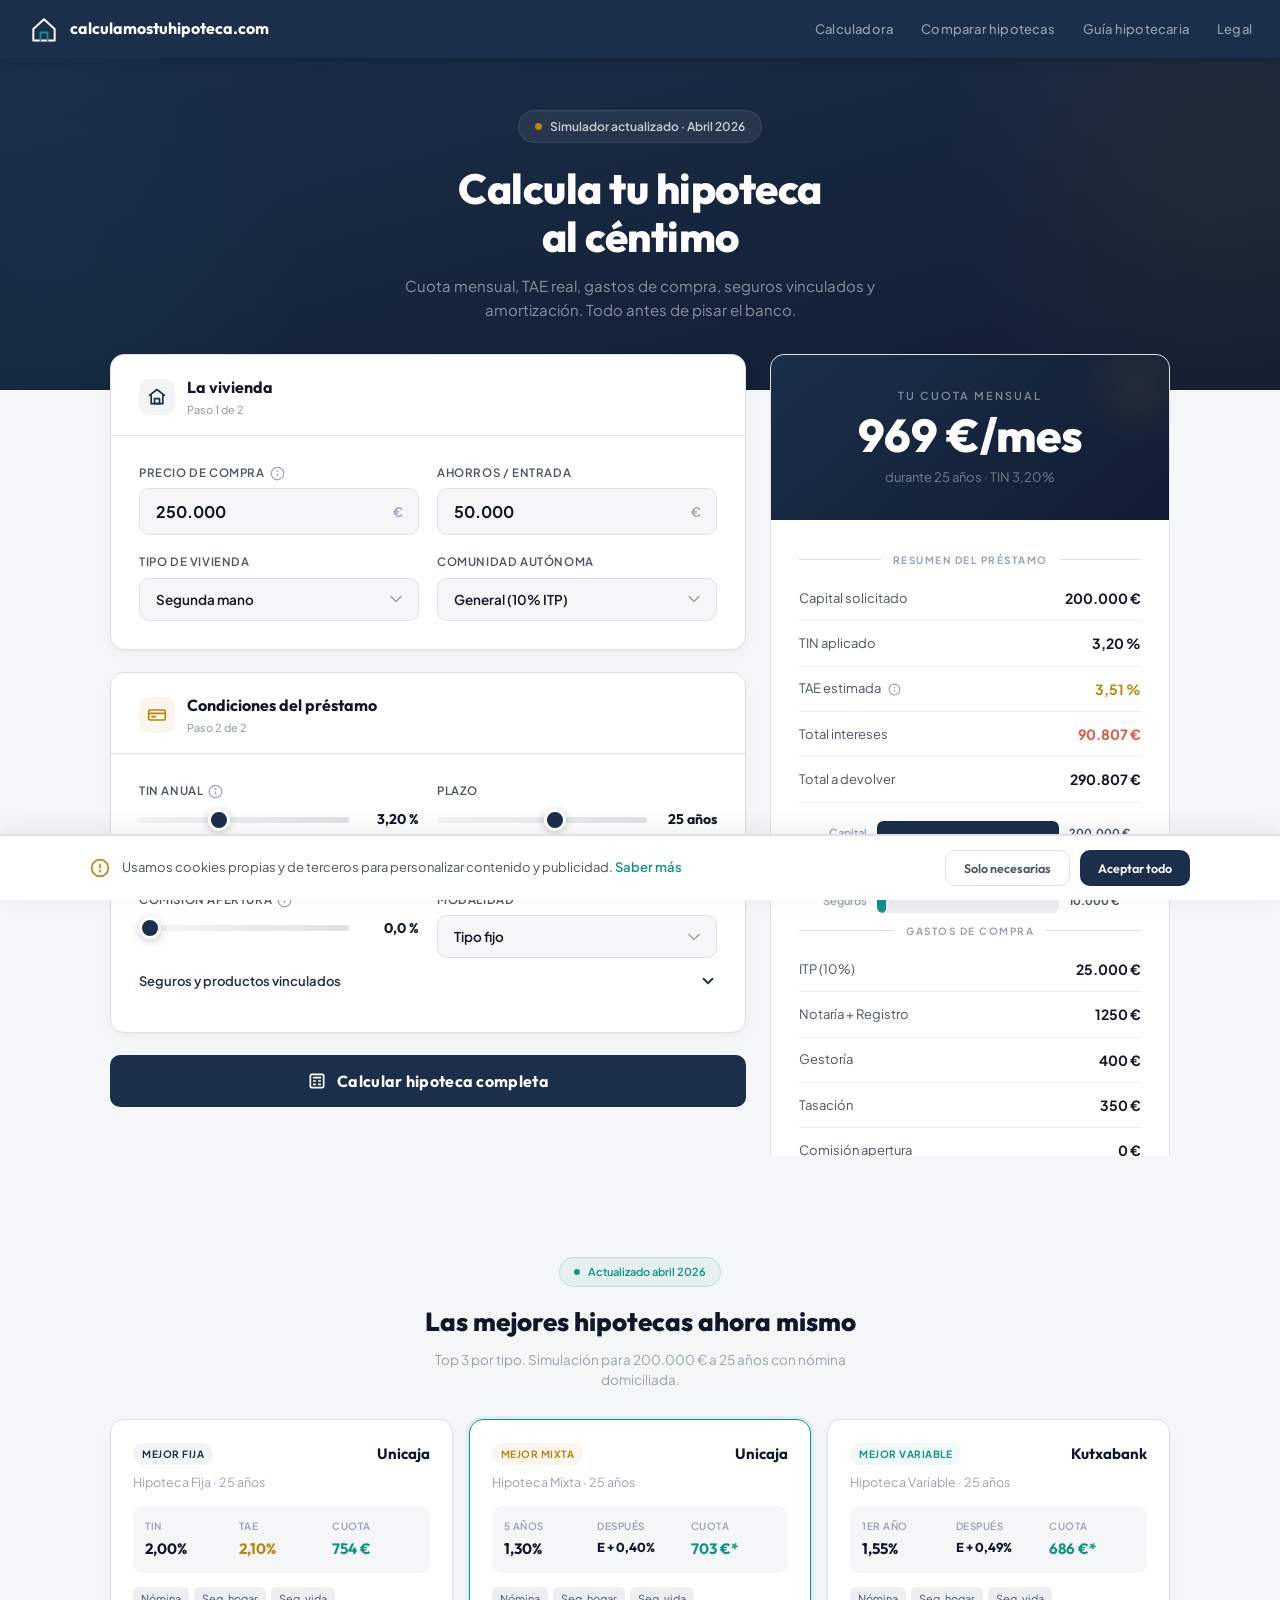
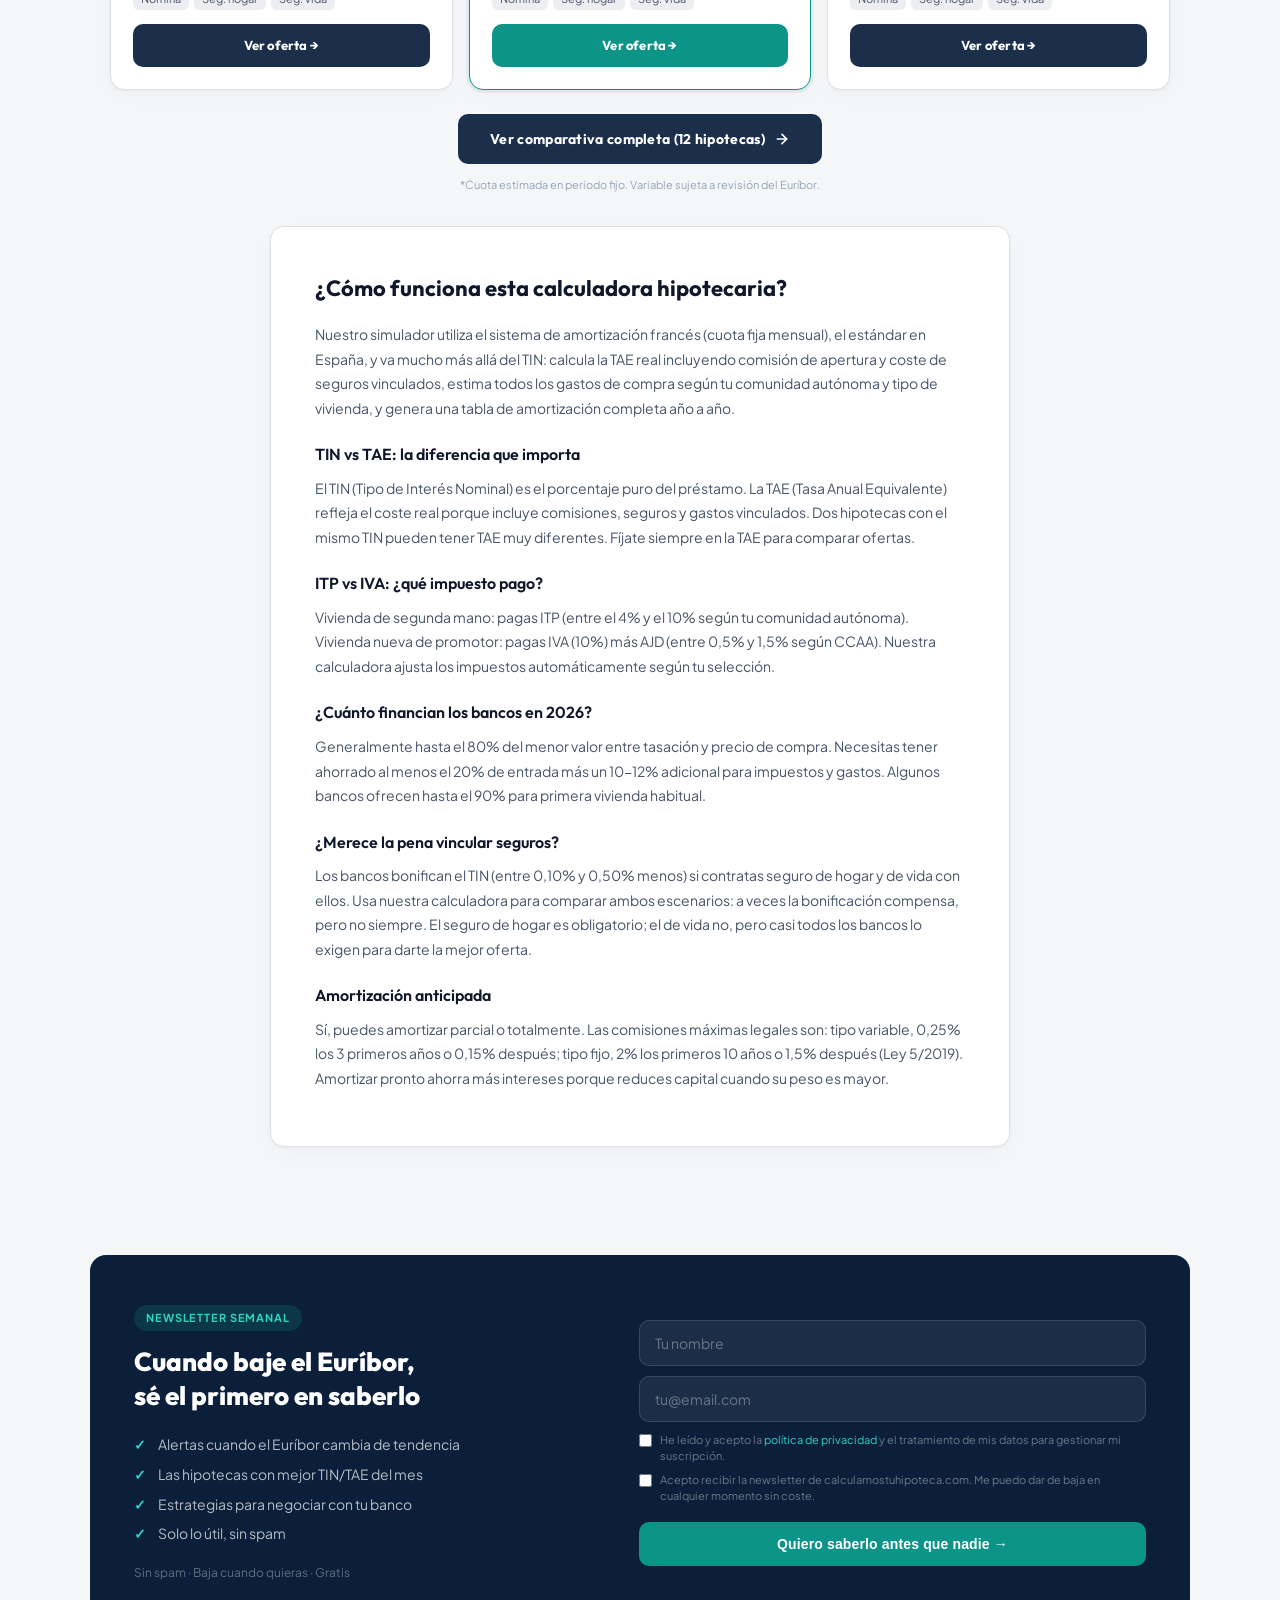
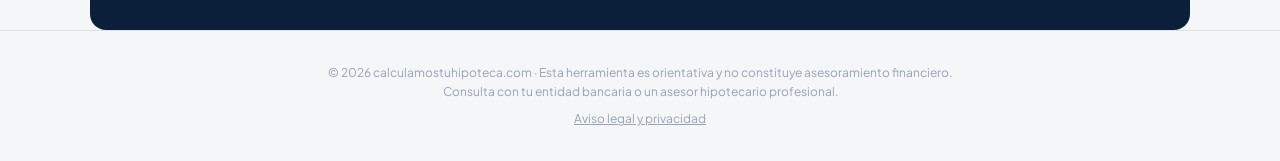
==== commit 8962c915: "Fix newsletter subscription (CORS) + redesign all newsletter sections - Create api/subscribe.js serv" ====
--- a/index.html
+++ b/index.html
@@ -632,6 +632,43 @@
   </div>
 </section>
 
+<div class="nl-idx-wrap">
+  <div class="nl-idx">
+    <div class="nl-idx-inner">
+      <div class="nl-idx-left">
+        <span class="nl-idx-tag">Newsletter semanal</span>
+        <h2>Cuando baje el Euríbor,<br>sé el primero en saberlo</h2>
+        <ul class="nl-idx-perks">
+          <li>Alertas cuando el Euríbor cambia de tendencia</li>
+          <li>Las hipotecas con mejor TIN/TAE del mes</li>
+          <li>Estrategias para negociar con tu banco</li>
+          <li>Solo lo útil, sin spam</li>
+        </ul>
+        <p class="nl-idx-trust">Sin spam · Baja cuando quieras · Gratis</p>
+      </div>
+      <div class="nl-idx-right">
+        <div id="nl-idx-form">
+          <input type="text" id="nlIdxName" placeholder="Tu nombre" autocomplete="given-name">
+          <input type="email" id="nlIdxEmail" placeholder="tu@email.com" autocomplete="email">
+          <label class="nl-idx-ck">
+            <input type="checkbox" id="nlIdxC1">
+            <span>He leído y acepto la <a href="aviso-legal.html">política de privacidad</a> y el tratamiento de mis datos para gestionar mi suscripción.</span>
+          </label>
+          <label class="nl-idx-ck">
+            <input type="checkbox" id="nlIdxC2">
+            <span>Acepto recibir la newsletter de calculamostuhipoteca.com. Me puedo dar de baja en cualquier momento sin coste.</span>
+          </label>
+          <button class="nl-idx-btn" onclick="nlIdxSubscribe()">Quiero saberlo antes que nadie →</button>
+        </div>
+        <div id="nl-idx-ok" style="display:none;text-align:center;padding:24px 0">
+          <p style="color:#2dd4bf;font-size:16px;font-weight:700;margin-bottom:6px">¡Listo! Ya estás en la lista.</p>
+          <p style="color:rgba(255,255,255,.6);font-size:13px">El próximo martes recibirás tu primera newsletter.</p>
+        </div>
+      </div>
+    </div>
+  </div>
+</div>
+
 <footer class="footer">
   <p>© 2026 calculamostuhipoteca.com · Esta herramienta es orientativa y no constituye asesoramiento financiero.</p>
   <p>Consulta con tu entidad bancaria o un asesor hipotecario profesional.</p>
@@ -639,6 +676,7 @@
 </footer>
 
 <script src="script.js"></script>
+<script src="newsletter.js"></script>
 <script src="cookies.js"></script>
 
 <!-- COOKIE BANNER -->
--- a/style.css
+++ b/style.css
@@ -296,3 +296,26 @@
   .seo-card{padding:28px 22px}
   .cmp-section{padding:28px 16px 20px}
 }
+
+
+/* ====== NEWSLETTER SECTION (index) ====== */
+.nl-idx{background:#0B1F3A;border-radius:16px;padding:48px 44px;margin:0 auto 0;max-width:1100px}
+@media(max-width:600px){.nl-idx{padding:32px 22px;border-radius:0}}
+.nl-idx-inner{display:grid;grid-template-columns:1fr 1.1fr;gap:44px;align-items:center}
+@media(max-width:700px){.nl-idx-inner{grid-template-columns:1fr;gap:28px}}
+.nl-idx-tag{display:inline-block;background:rgba(13,148,136,.2);color:#2dd4bf;font-size:11px;font-weight:700;text-transform:uppercase;letter-spacing:.08em;border-radius:20px;padding:4px 12px;margin-bottom:14px}
+.nl-idx-left h2{color:#fff;font-family:'Outfit',sans-serif;font-weight:800;font-size:26px;line-height:1.3;margin:0 0 18px}
+.nl-idx-perks{list-style:none;padding:0;margin:0 0 14px}
+.nl-idx-perks li{color:rgba(255,255,255,.7);font-size:14px;padding:5px 0 5px 24px;position:relative;line-height:1.4}
+.nl-idx-perks li::before{content:'✓';position:absolute;left:0;color:#2dd4bf;font-weight:700}
+.nl-idx-trust{font-size:12px;color:rgba(255,255,255,.35);margin:0}
+.nl-idx-right input[type=text],.nl-idx-right input[type=email]{display:block;width:100%;padding:13px 15px;border:1.5px solid rgba(255,255,255,.12);border-radius:10px;font-size:14px;font-family:inherit;color:#fff;background:rgba(255,255,255,.07);box-sizing:border-box;margin-bottom:10px}
+.nl-idx-right input::placeholder{color:rgba(255,255,255,.35)}
+.nl-idx-right input:focus{outline:none;border-color:#2dd4bf;background:rgba(255,255,255,.1)}
+.nl-idx-ck{display:flex;gap:8px;align-items:flex-start;font-size:11px;color:rgba(255,255,255,.4);line-height:1.5;margin-bottom:7px;cursor:pointer}
+.nl-idx-ck input[type=checkbox]{margin-top:2px;flex-shrink:0;accent-color:#2dd4bf}
+.nl-idx-ck a{color:#2dd4bf;text-decoration:none}
+.nl-idx-btn{background:#0D9488;color:#fff;border:none;border-radius:10px;padding:14px 20px;font-size:14px;font-weight:700;cursor:pointer;width:100%;margin-top:10px;transition:background .2s;letter-spacing:.01em}
+.nl-idx-btn:hover{background:#0f766e}
+.nl-idx-btn:disabled{opacity:.6;cursor:not-allowed}
+.nl-idx-wrap{padding:48px 20px 0}
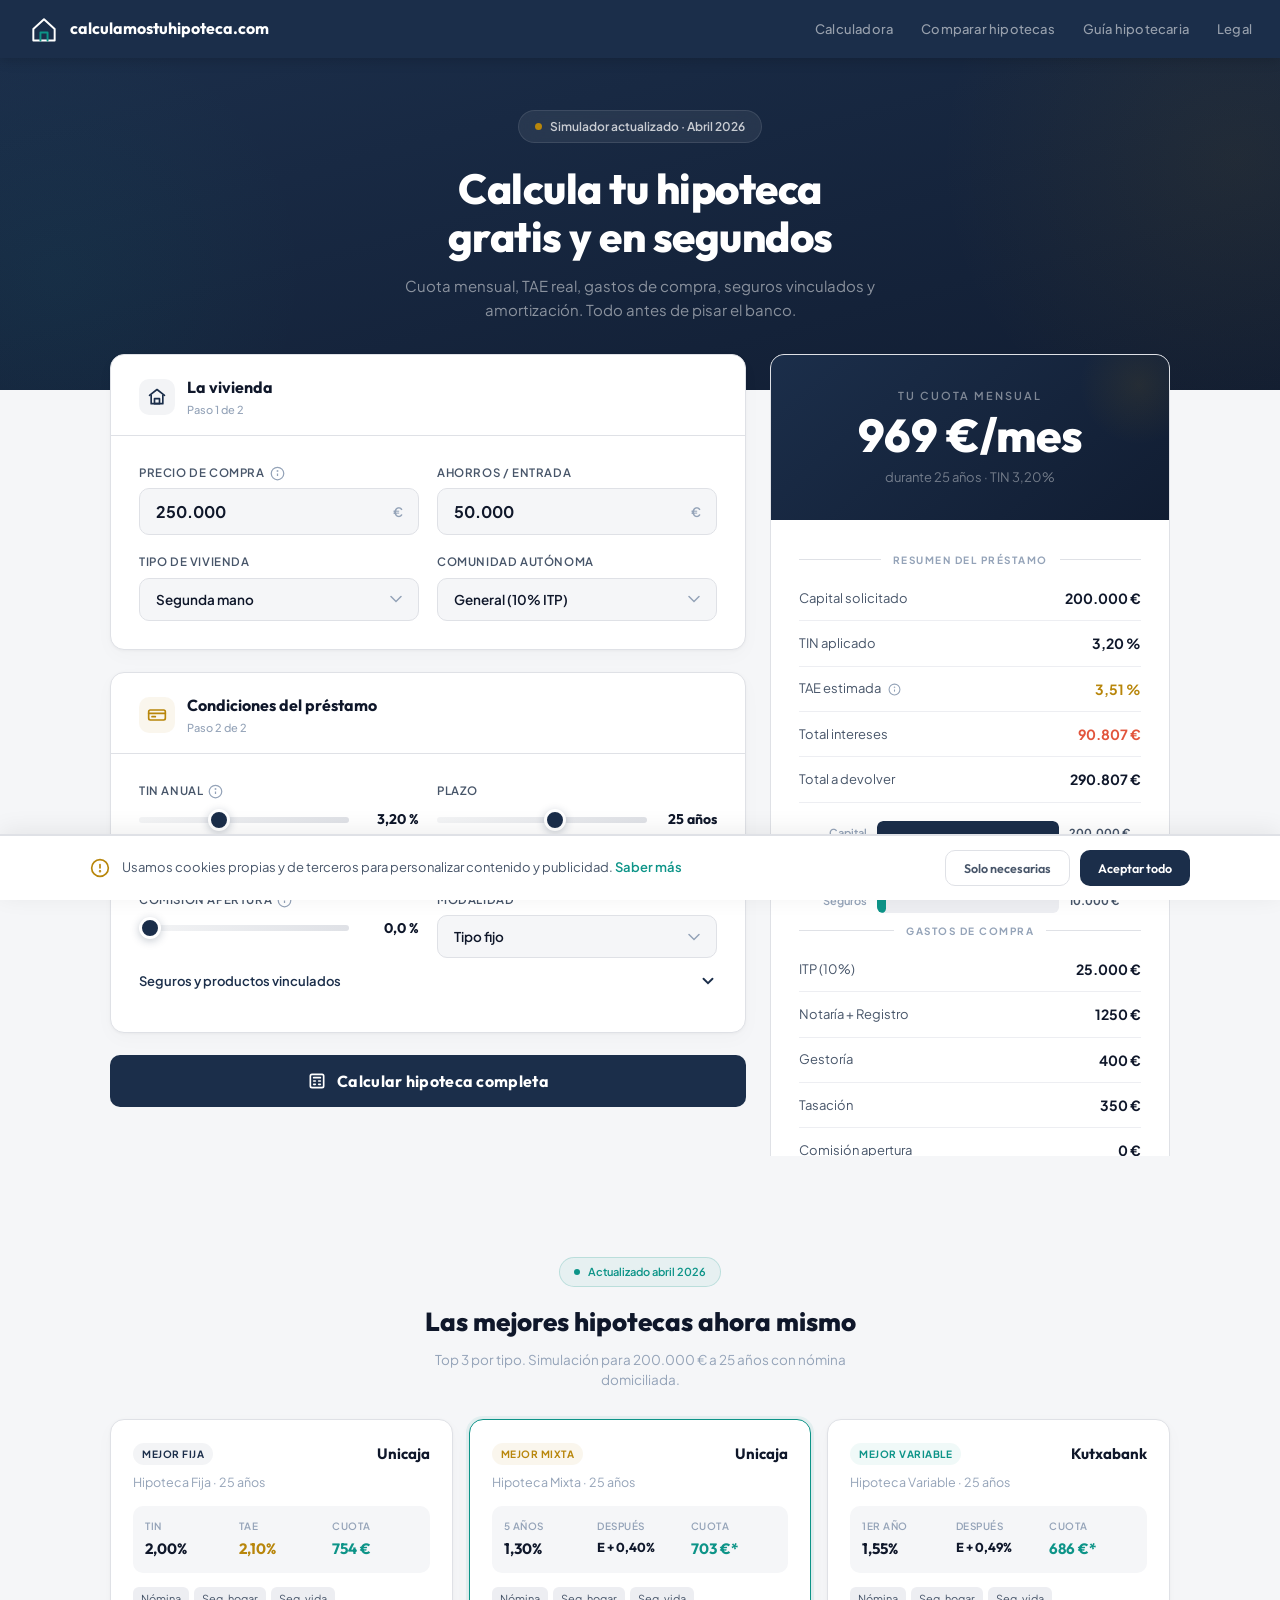
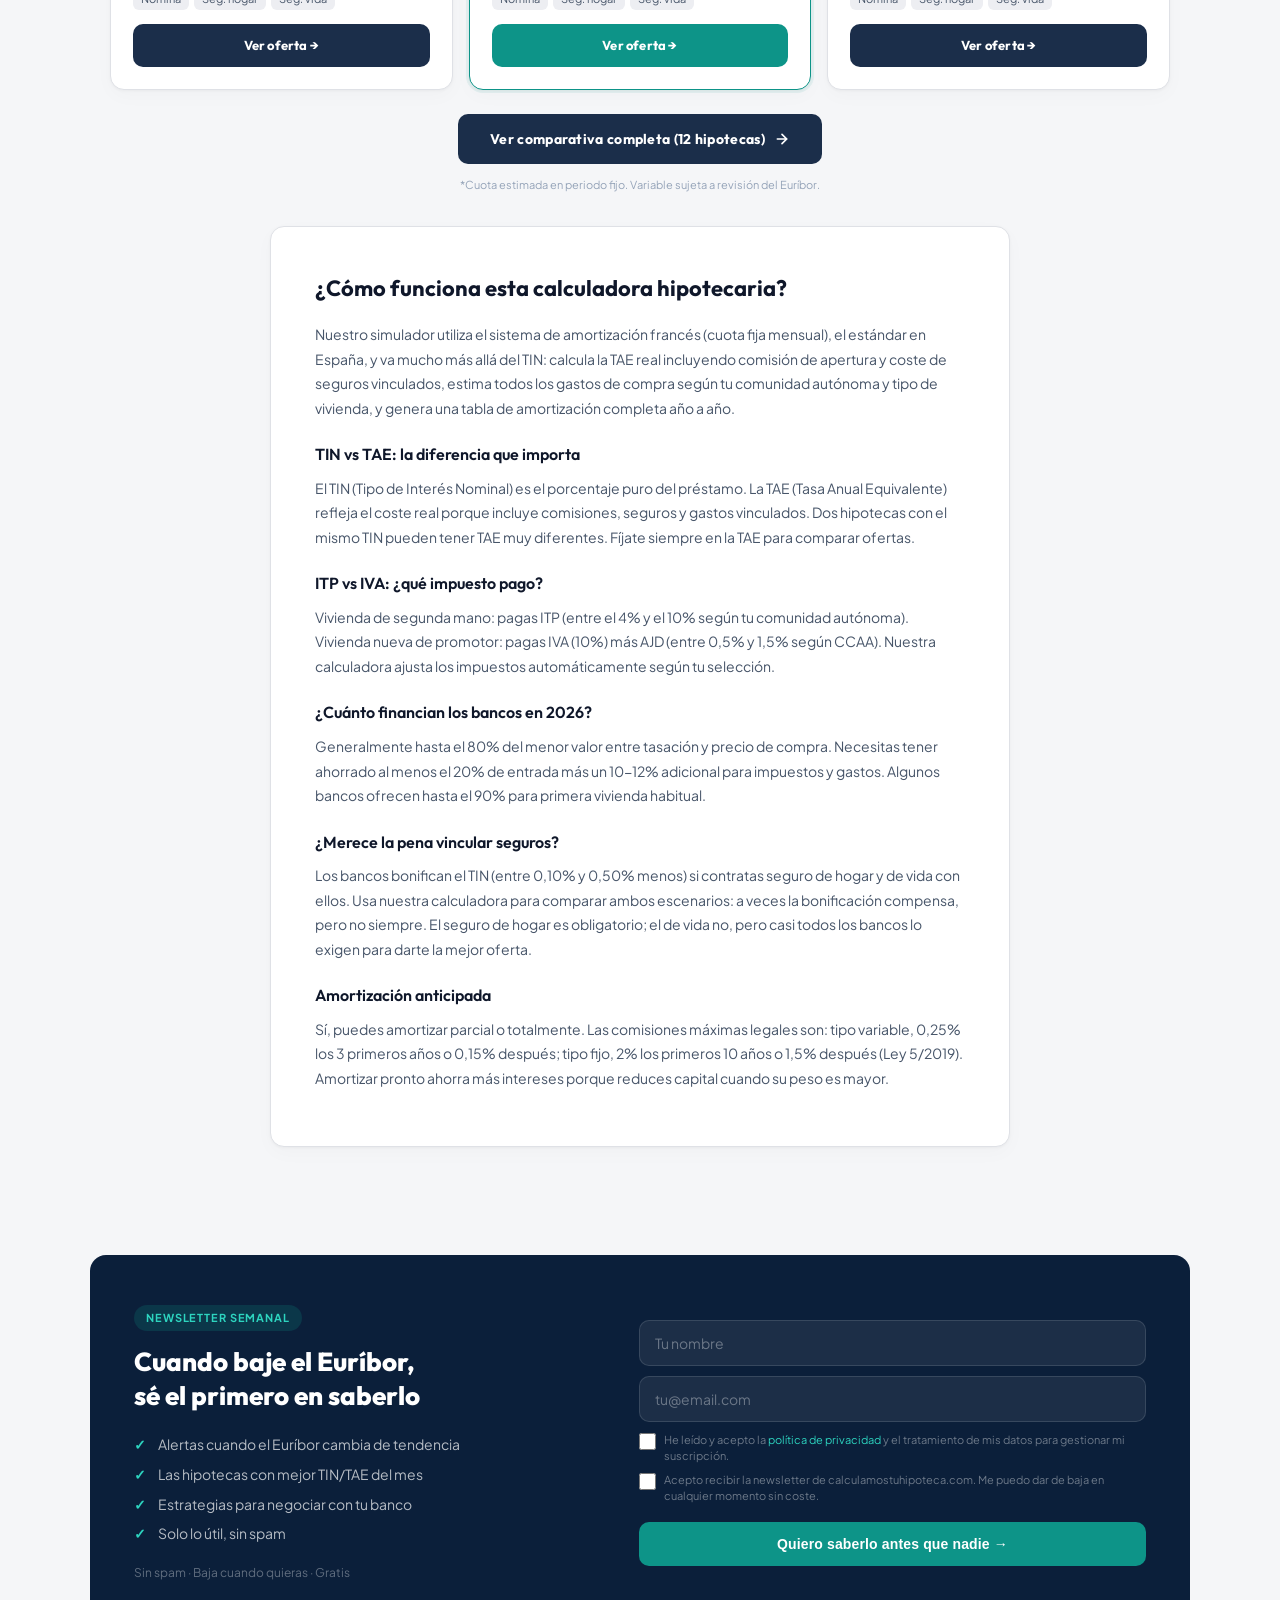
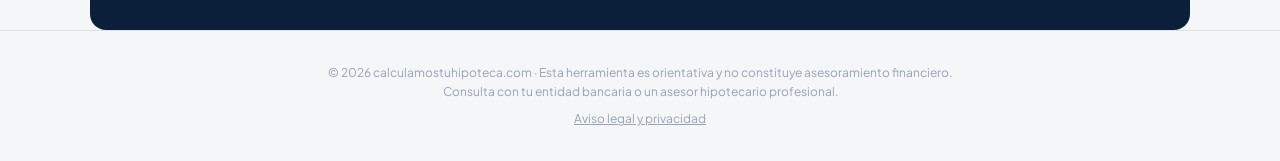
==== commit f251d084: "Update copy: newsletter success message + hero headline - Newsletter success: replace day-specific "" ====
--- a/index.html
+++ b/index.html
@@ -122,7 +122,7 @@
 <header class="hero">
   <div class="hero-content">
     <div class="hero-pill"><span class="pulse" aria-hidden="true"></span> Simulador actualizado · Abril 2026</div>
-    <h1>Calcula tu hipoteca<br>al céntimo</h1>
+    <h1>Calcula tu hipoteca<br>gratis y en segundos</h1>
     <p>Cuota mensual, TAE real, gastos de compra, seguros vinculados y amortización. Todo antes de pisar el banco.</p>
   </div>
 </header>
@@ -661,8 +661,8 @@
           <button class="nl-idx-btn" onclick="nlIdxSubscribe()">Quiero saberlo antes que nadie →</button>
         </div>
         <div id="nl-idx-ok" style="display:none;text-align:center;padding:24px 0">
-          <p style="color:#2dd4bf;font-size:16px;font-weight:700;margin-bottom:6px">¡Listo! Ya estás en la lista.</p>
-          <p style="color:rgba(255,255,255,.6);font-size:13px">El próximo martes recibirás tu primera newsletter.</p>
+          <p style="color:#2dd4bf;font-size:16px;font-weight:700;margin-bottom:6px">¡Suscripción confirmada!</p>
+          <p style="color:rgba(255,255,255,.6);font-size:13px">Te avisaremos en cuanto haya novedades.</p>
         </div>
       </div>
     </div>
--- a/style.css
+++ b/style.css
@@ -313,7 +313,7 @@
 .nl-idx-right input::placeholder{color:rgba(255,255,255,.35)}
 .nl-idx-right input:focus{outline:none;border-color:#2dd4bf;background:rgba(255,255,255,.1)}
 .nl-idx-ck{display:flex;gap:8px;align-items:flex-start;font-size:11px;color:rgba(255,255,255,.4);line-height:1.5;margin-bottom:7px;cursor:pointer}
-.nl-idx-ck input[type=checkbox]{margin-top:2px;flex-shrink:0;accent-color:#2dd4bf}
+.nl-idx-ck input[type=checkbox]{width:17px;height:17px;margin-top:1px;flex-shrink:0;accent-color:#2dd4bf;cursor:pointer}
 .nl-idx-ck a{color:#2dd4bf;text-decoration:none}
 .nl-idx-btn{background:#0D9488;color:#fff;border:none;border-radius:10px;padding:14px 20px;font-size:14px;font-weight:700;cursor:pointer;width:100%;margin-top:10px;transition:background .2s;letter-spacing:.01em}
 .nl-idx-btn:hover{background:#0f766e}
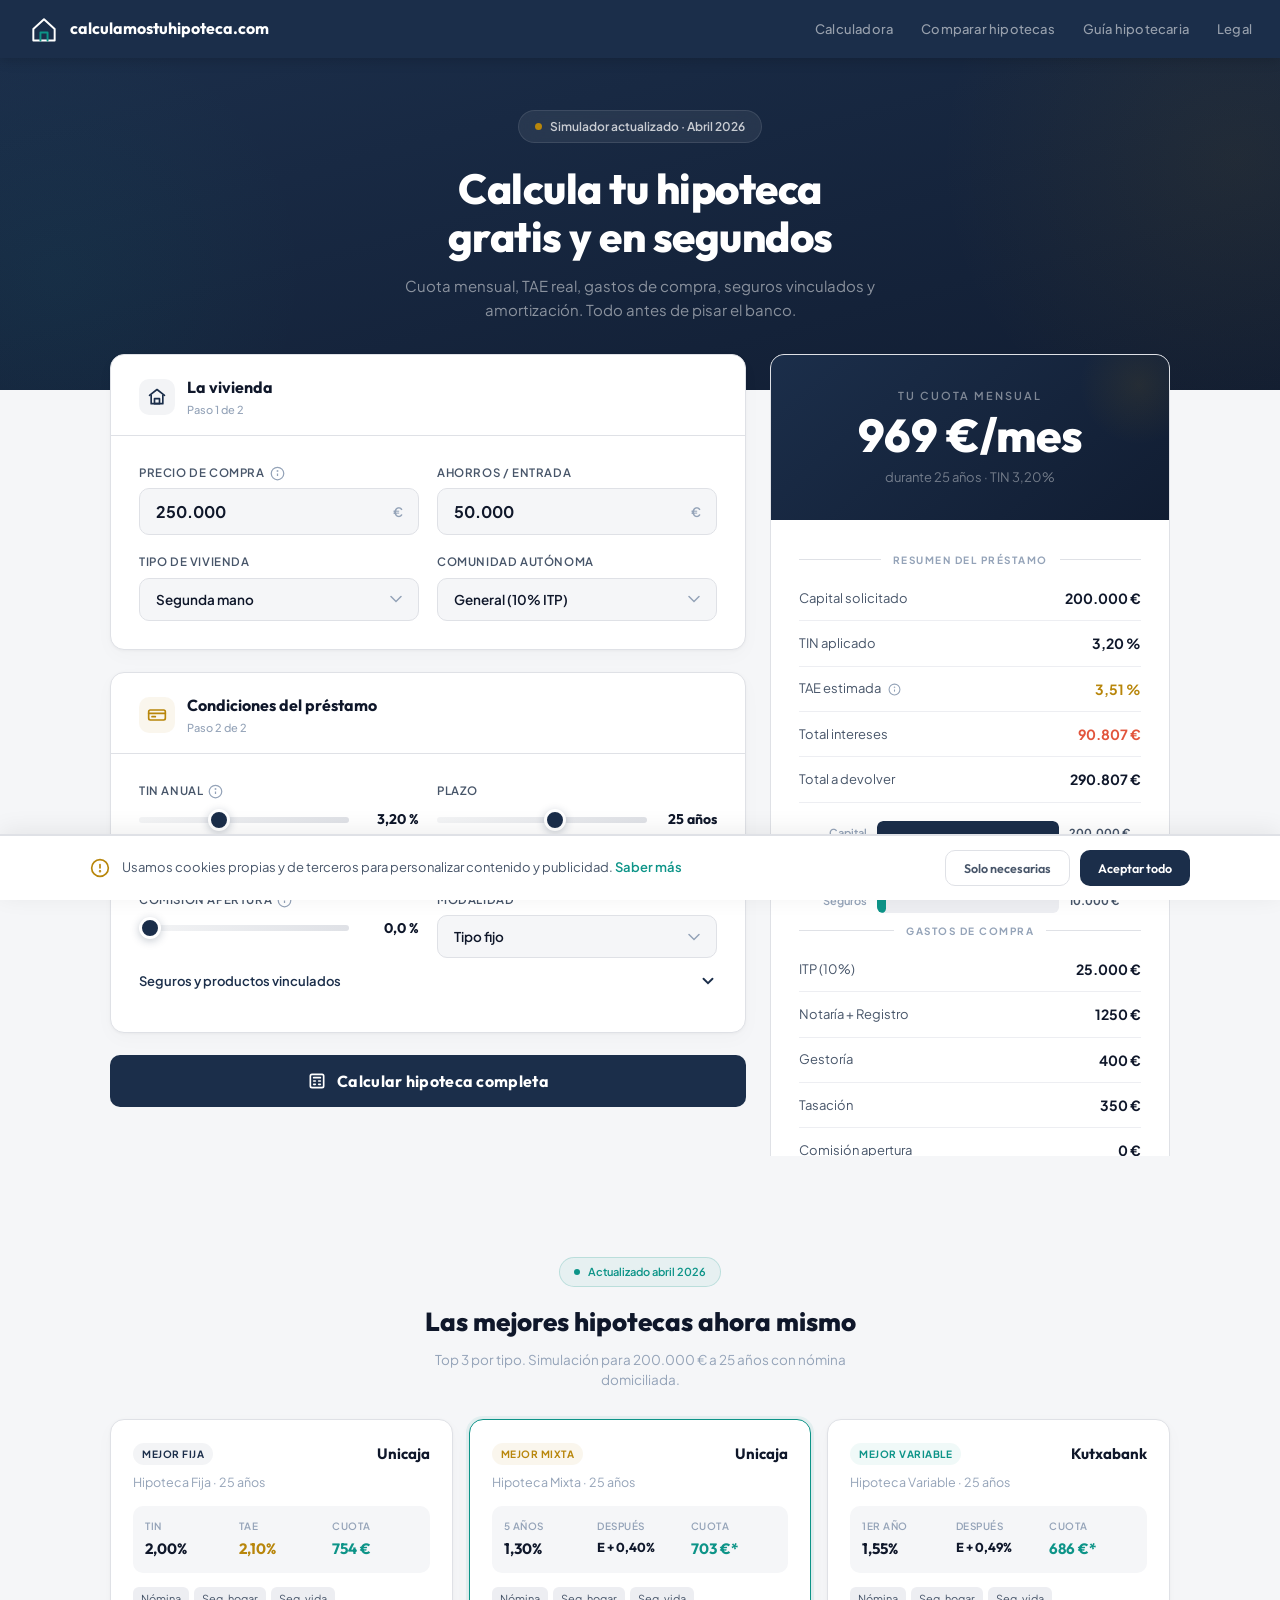
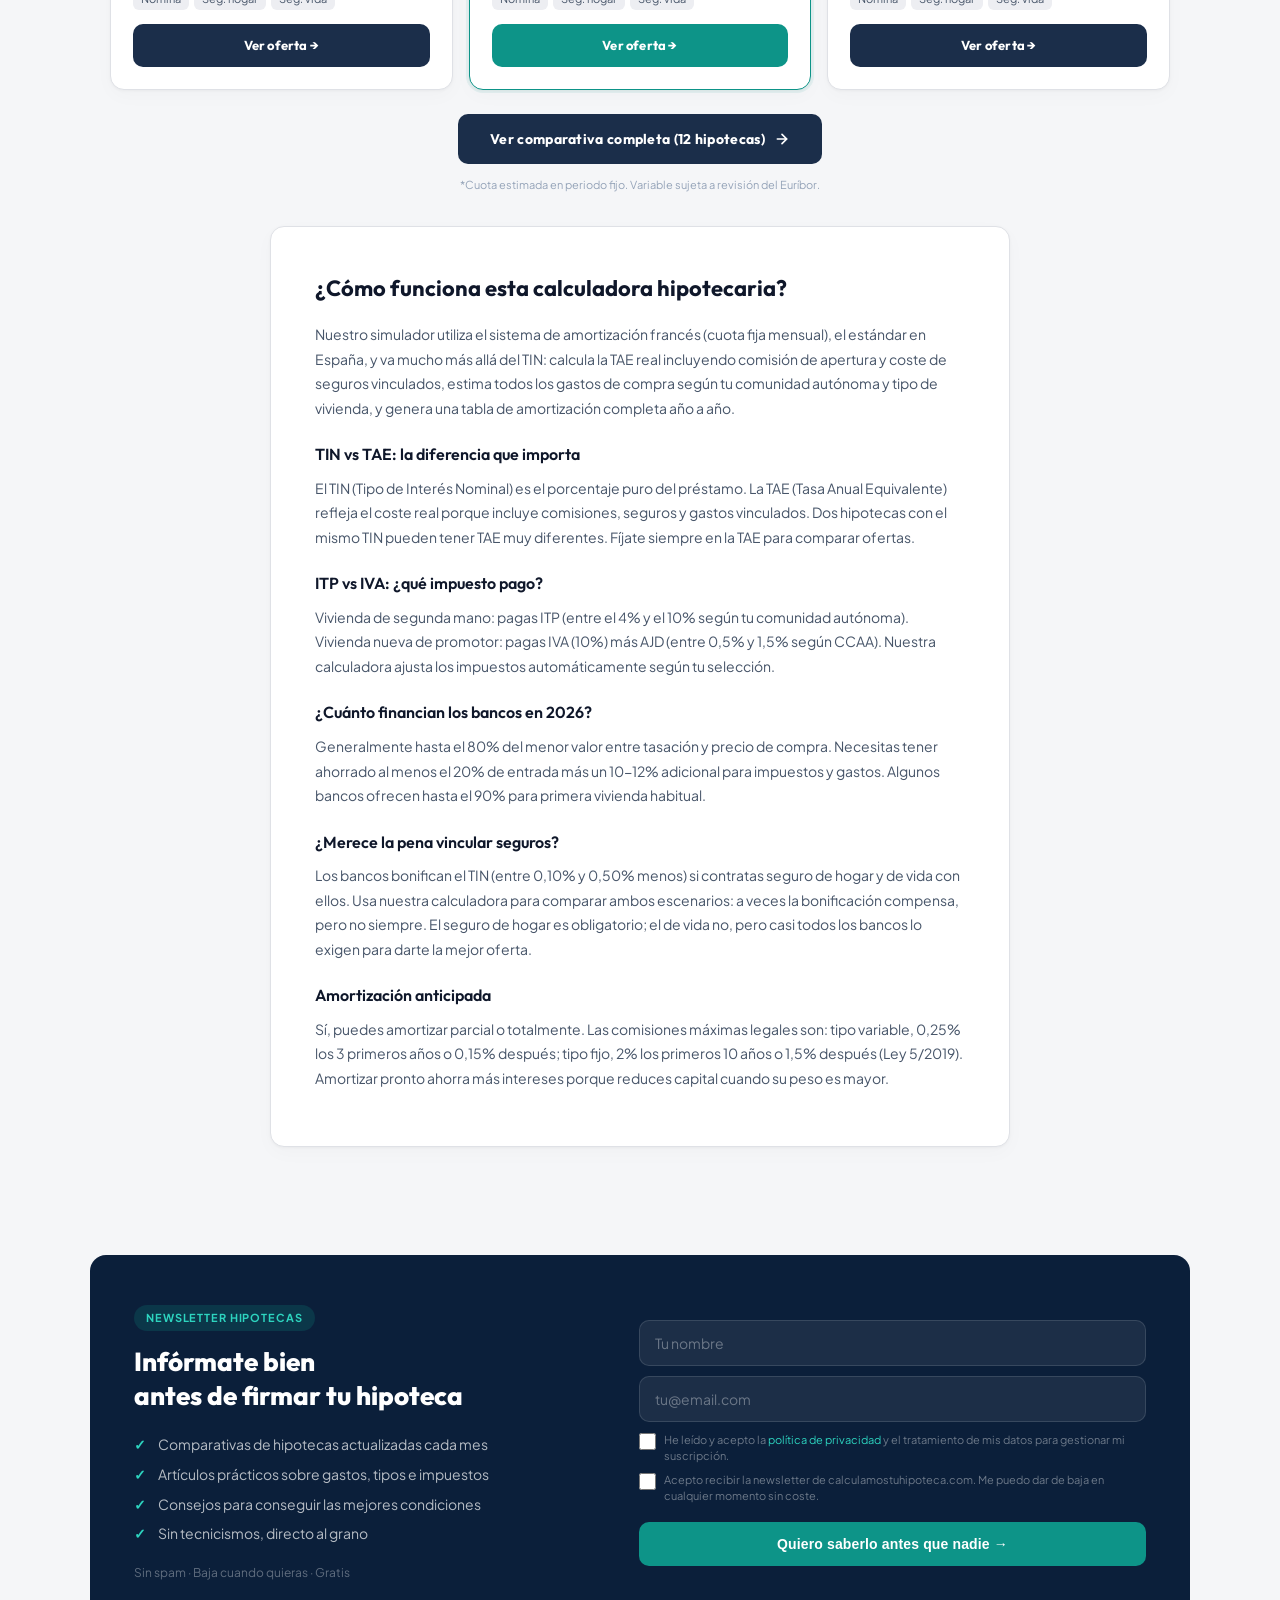
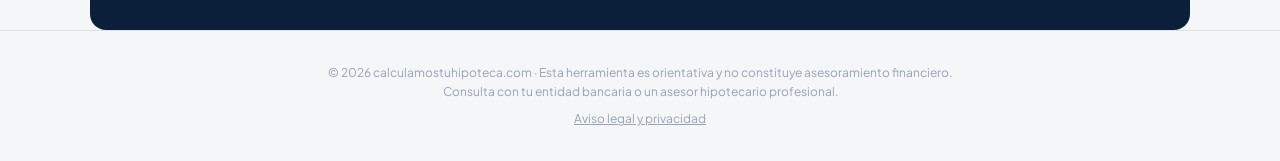
==== commit 68b0d7a1: "Bank buttons link to bank websites + update newsletter copy - comparar-hipotecas: all 12 'Solicitar'" ====
--- a/index.html
+++ b/index.html
@@ -636,13 +636,13 @@
   <div class="nl-idx">
     <div class="nl-idx-inner">
       <div class="nl-idx-left">
-        <span class="nl-idx-tag">Newsletter semanal</span>
-        <h2>Cuando baje el Euríbor,<br>sé el primero en saberlo</h2>
+        <span class="nl-idx-tag">Newsletter hipotecas</span>
+        <h2>Infórmate bien<br>antes de firmar tu hipoteca</h2>
         <ul class="nl-idx-perks">
-          <li>Alertas cuando el Euríbor cambia de tendencia</li>
-          <li>Las hipotecas con mejor TIN/TAE del mes</li>
-          <li>Estrategias para negociar con tu banco</li>
-          <li>Solo lo útil, sin spam</li>
+          <li>Comparativas de hipotecas actualizadas cada mes</li>
+          <li>Artículos prácticos sobre gastos, tipos e impuestos</li>
+          <li>Consejos para conseguir las mejores condiciones</li>
+          <li>Sin tecnicismos, directo al grano</li>
         </ul>
         <p class="nl-idx-trust">Sin spam · Baja cuando quieras · Gratis</p>
       </div>
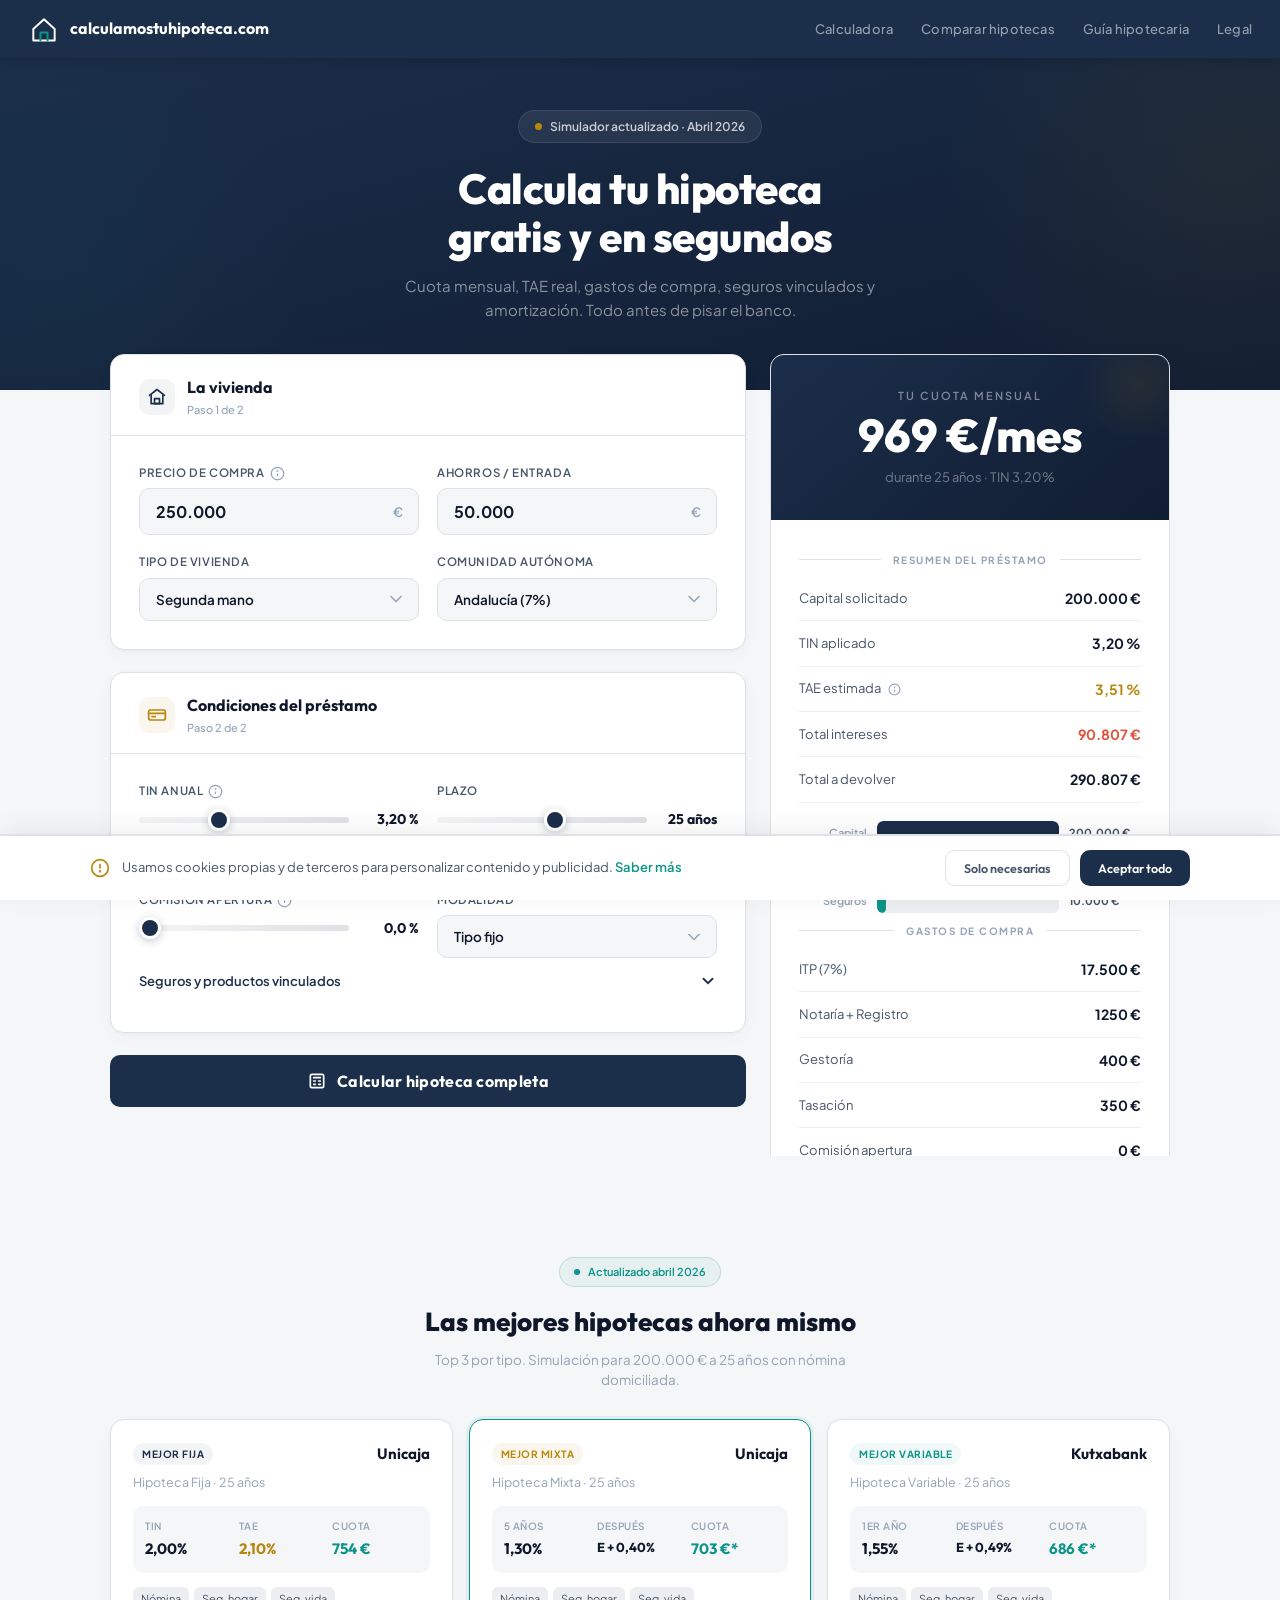
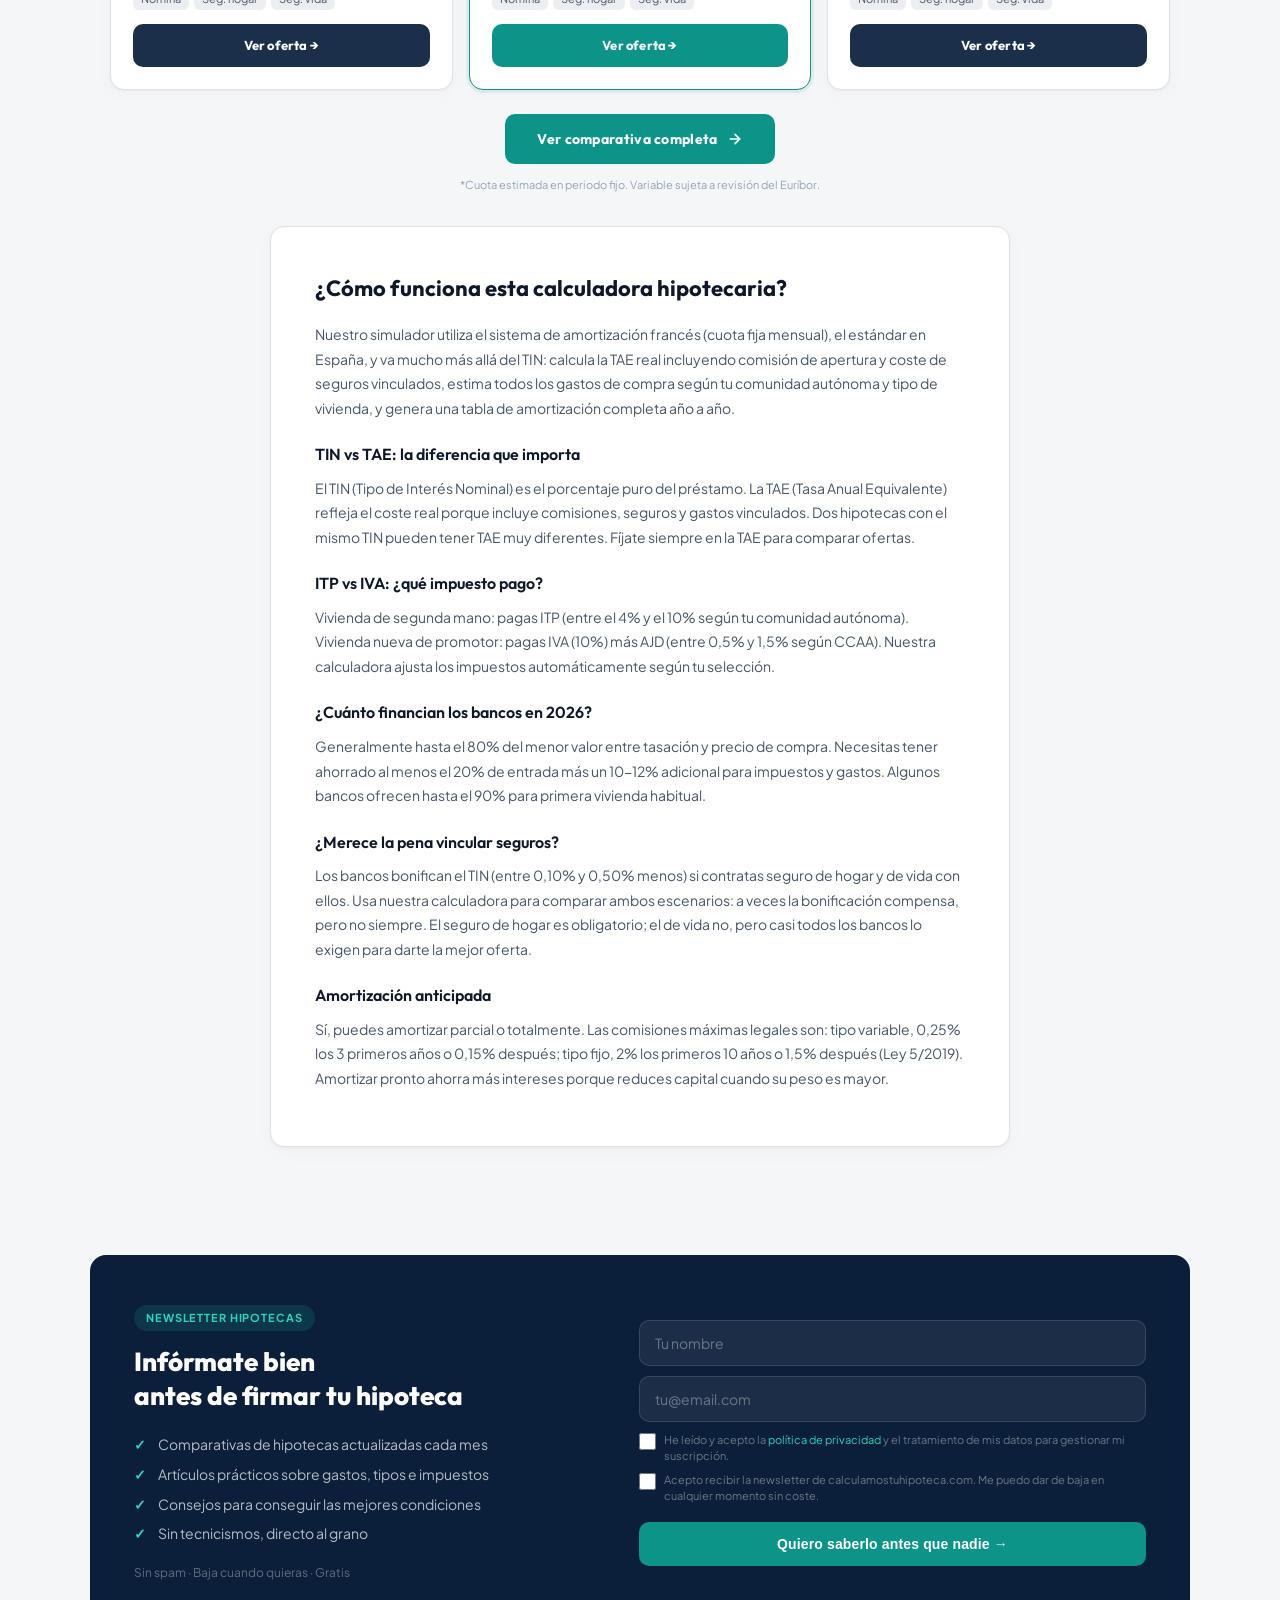
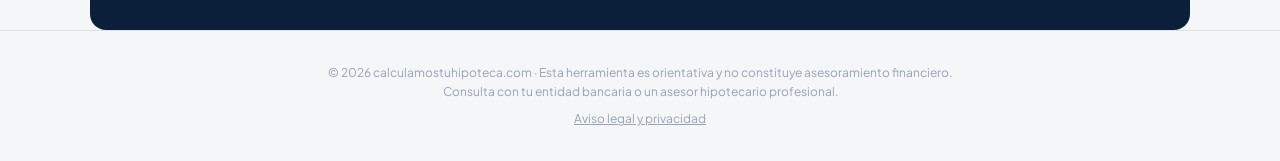
==== commit bf94af8c: "Fix bank URLs, set up logos folder, expand calculator CCAA, update CTA - comparar-hipotecas.html: re" ====
--- a/index.html
+++ b/index.html
@@ -5,12 +5,12 @@
 <link rel="icon" href="favicon.ico" sizes="32x32">
 <link rel="icon" href="favicon.svg" type="image/svg+xml">
 <meta name="viewport" content="width=device-width, initial-scale=1.0">
-<title>Calculadora de Hipoteca 2026 — calculamostuhipoteca.com</title>
+<title>Calculadora de Hipoteca 2026 | calculamostuhipoteca.com</title>
 <meta name="description" content="Simulador completo de hipoteca: cuota mensual, TAE, gastos de compra, seguros e impuestos. La calculadora hipotecaria más completa de España.">
 <meta name="robots" content="index, follow">
 <meta name="author" content="Raquel Ayllón García">
 <link rel="canonical" href="https://calculamostuhipoteca.com/">
-<meta property="og:title" content="Calculadora de Hipoteca 2026 — calculamostuhipoteca.com">
+<meta property="og:title" content="Calculadora de Hipoteca 2026 | calculamostuhipoteca.com">
 <meta property="og:description" content="Calcula tu cuota mensual, TAE real, gastos de compra, seguros e impuestos. La calculadora hipotecaria más completa de España.">
 <meta property="og:type" content="website">
 <meta property="og:url" content="https://calculamostuhipoteca.com/">
@@ -184,13 +184,23 @@
           <label for="region">Comunidad autónoma</label>
           <div class="select-wrap">
             <select id="region">
-              <option value="general">General (10% ITP)</option>
+              <option value="andalucia">Andalucía (7%)</option>
+              <option value="aragon">Aragón (8%)</option>
+              <option value="asturias">Asturias (8%)</option>
+              <option value="baleares">Baleares (8%)</option>
+              <option value="canarias">Canarias (6,5% IGIC)</option>
+              <option value="cantabria">Cantabria (10%)</option>
+              <option value="castilla_la_mancha">Castilla-La Mancha (9%)</option>
+              <option value="castilla_leon">Castilla y León (8%)</option>
               <option value="cataluna">Cataluña (10%)</option>
+              <option value="extremadura">Extremadura (8%)</option>
+              <option value="galicia">Galicia (10%)</option>
+              <option value="la_rioja">La Rioja (7%)</option>
               <option value="madrid">Madrid (6%)</option>
-              <option value="andalucia">Andalucía (7%)</option>
+              <option value="murcia">Murcia (8%)</option>
+              <option value="navarra">Navarra (6%)</option>
+              <option value="pais_vasco">País Vasco (4%)</option>
               <option value="valencia">C. Valenciana (10%)</option>
-              <option value="pais_vasco">País Vasco (4%)</option>
-              <option value="canarias">Canarias (6,5% IGIC)</option>
             </select>
           </div>
         </div>
@@ -275,7 +285,7 @@
         <div class="toggle-row">
           <div class="toggle-label">
             Seguro de hogar
-            <small>Obligatorio — ~300–600 €/año</small>
+            <small>Obligatorio · ~300-600 €/año</small>
           </div>
           <label class="switch" aria-label="Activar seguro de hogar">
             <input type="checkbox" id="homeIns" checked>
@@ -466,8 +476,8 @@
       <svg class="sparkle" width="12" height="12" viewBox="0 0 24 24" fill="#fff" aria-hidden="true"><path d="M12 2L14.5 9.5L22 12L14.5 14.5L12 22L9.5 14.5L2 12L9.5 9.5L12 2Z"/></svg>
       Recomendado
     </div>
-    <h3>Compara hipotecas de 20+ bancos</h3>
-    <p class="compare-sub">Calcula en 1 minuto gratis cuál es la mejor hipoteca para ti. Ofertas reales y personalizadas.</p>
+    <h3>Compara las mejores hipotecas ahora</h3>
+    <p class="compare-sub">Fija, variable y mixta. Las mejores ofertas del mercado actualizadas para que elijas con criterio.</p>
     <ul class="compare-features">
       <li>
         <svg width="16" height="16" viewBox="0 0 24 24" fill="none" stroke="#0D9488" stroke-width="2.5" stroke-linecap="round" aria-hidden="true"><path d="M5 12l5 5L19 7"/></svg>
@@ -482,10 +492,10 @@
         Asesor hipotecario personal incluido
       </li>
     </ul>
-    <button class="compare-btn" onclick="window.open('#','_blank')">
-      Comparar hipotecas gratis
+    <a href="comparar-hipotecas.html" class="compare-btn">
+      Ver todas las hipotecas
       <svg width="16" height="16" viewBox="0 0 24 24" fill="none" stroke="currentColor" stroke-width="2.5" stroke-linecap="round" aria-hidden="true"><path d="M5 12h14M12 5l7 7-7 7"/></svg>
-    </button>
+    </a>
   </div>
 
   <!-- INFO CARD -->
@@ -603,7 +613,7 @@
 
   <div class="cmp-footer">
     <a href="comparar-hipotecas.html" class="cmp-all-btn">
-      Ver comparativa completa (12 hipotecas)
+      Ver comparativa completa
       <svg width="16" height="16" viewBox="0 0 24 24" fill="none" stroke="currentColor" stroke-width="2.5" stroke-linecap="round" aria-hidden="true"><path d="M5 12h14M12 5l7 7-7 7"/></svg>
     </a>
     <p class="cmp-note">*Cuota estimada en periodo fijo. Variable sujeta a revisión del Euríbor.</p>
--- a/style.css
+++ b/style.css
@@ -277,8 +277,8 @@
 .cmp-btn.teal:hover{background:#0B8276}
 
 .cmp-footer{text-align:center;margin-top:24px;padding-bottom:8px}
-.cmp-all-btn{display:inline-flex;align-items:center;gap:9px;padding:14px 32px;background:var(--navy);color:#fff;text-decoration:none;border-radius:var(--radius-sm);font-weight:700;font-size:14px;font-family:'Outfit',sans-serif;transition:all .2s;letter-spacing:.3px}
-.cmp-all-btn:hover{background:var(--navy-dark);transform:translateY(-1px);box-shadow:0 6px 20px rgba(27,46,74,.2)}
+.cmp-all-btn{display:inline-flex;align-items:center;gap:9px;padding:14px 32px;background:#0D9488;color:#fff;text-decoration:none;border-radius:var(--radius-sm);font-weight:700;font-size:14px;font-family:'Outfit',sans-serif;transition:all .2s;letter-spacing:.3px}
+.cmp-all-btn:hover{background:#0B8276;transform:translateY(-1px);box-shadow:0 6px 20px rgba(13,148,136,.3)}
 .cmp-note{font-size:11px;color:var(--ink-muted);margin-top:12px}
 
 /* ====== MOBILE IMPROVEMENTS ====== */
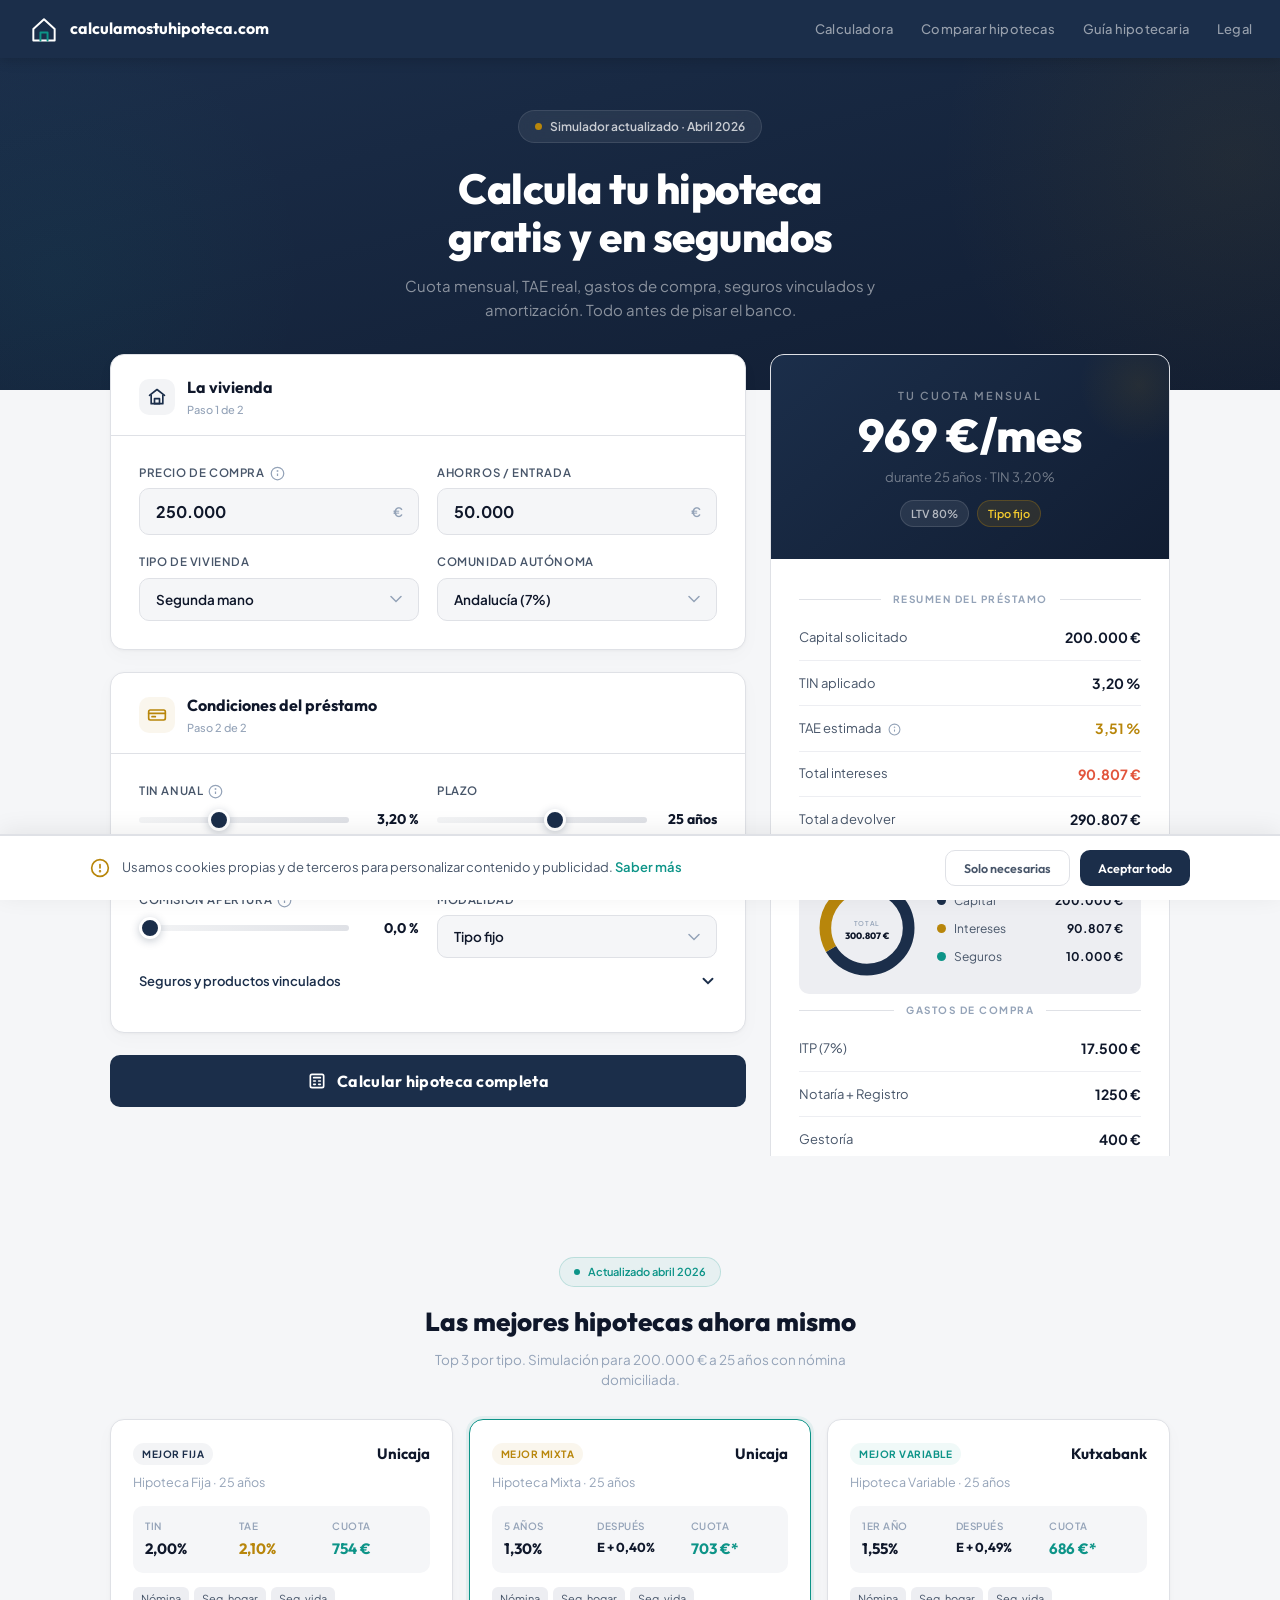
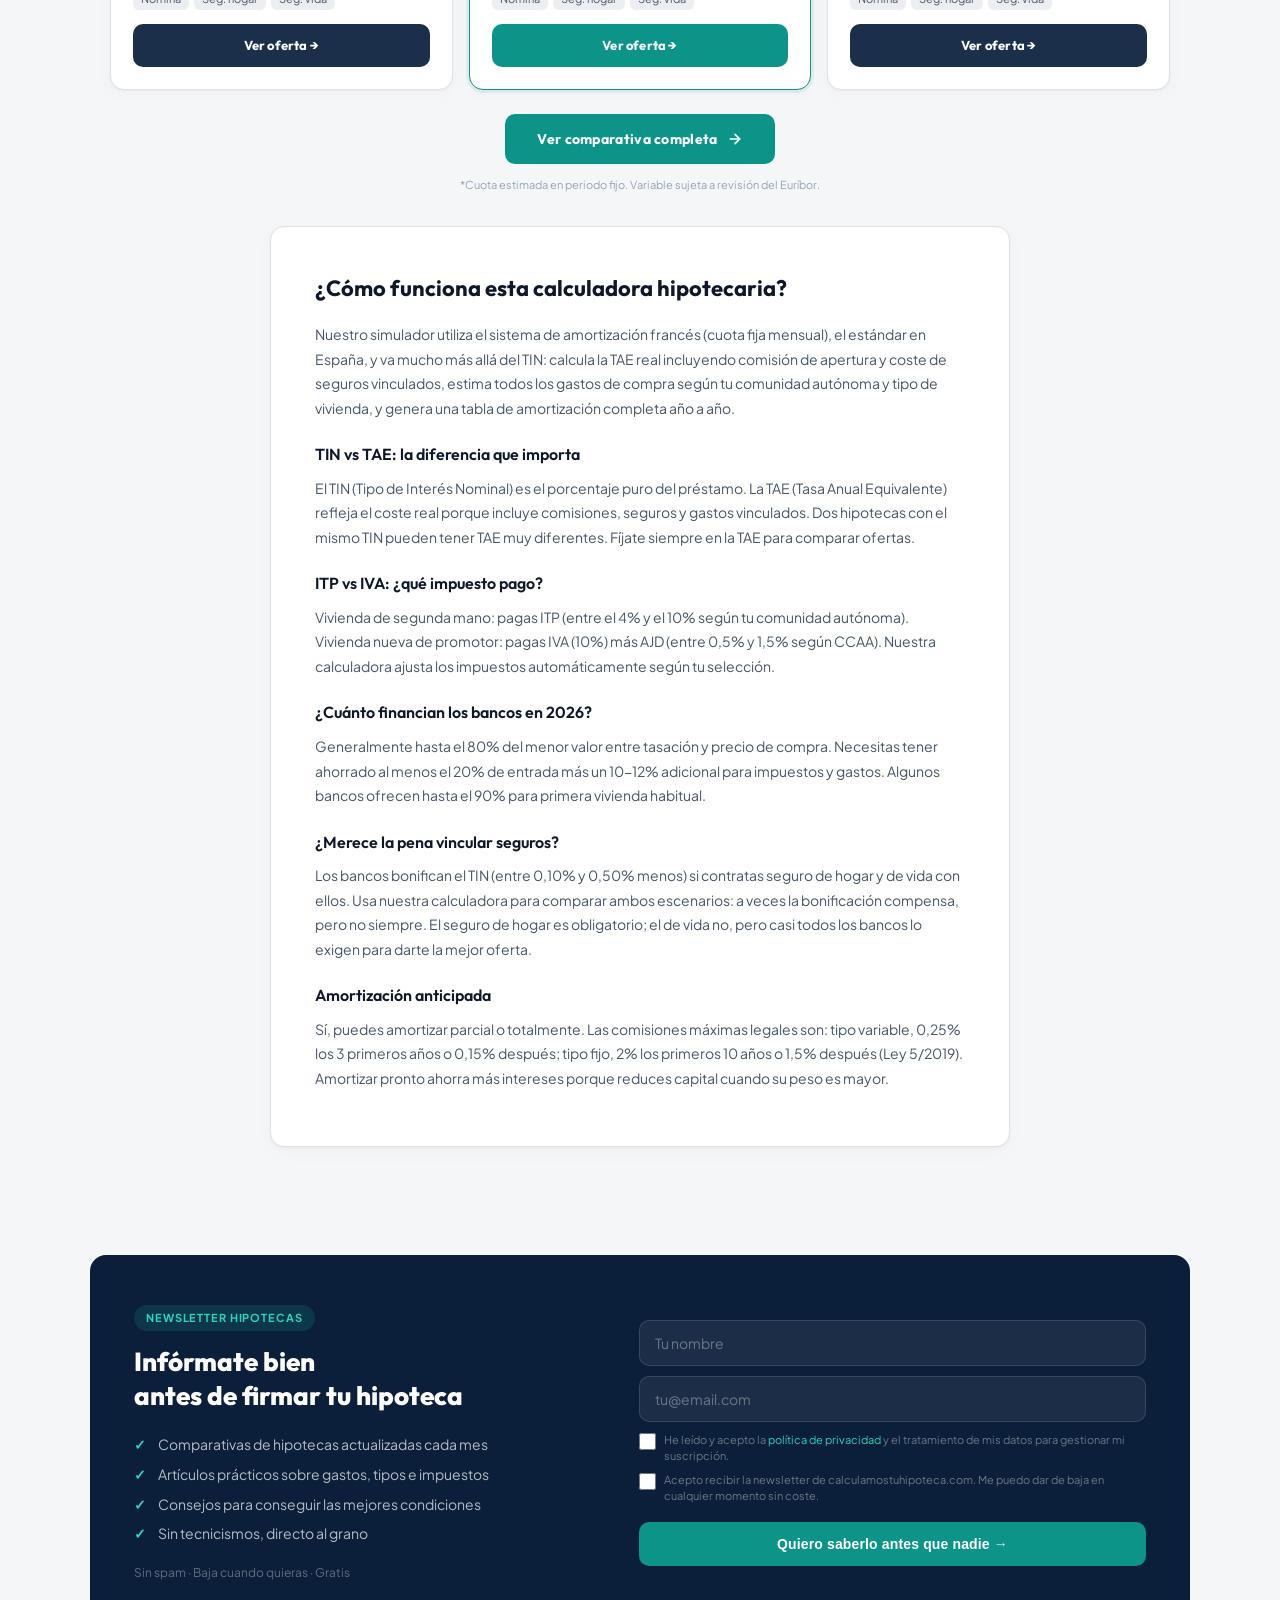
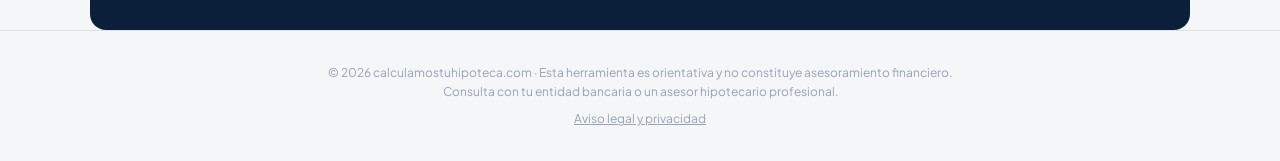
==== commit 72596ced: "Visual upgrade: animated donut chart, live recalc, LTV badges - Replace flat bar chart with animated" ====
--- a/index.html
+++ b/index.html
@@ -362,6 +362,10 @@
       <div class="rlabel">Tu cuota mensual</div>
       <div class="ramount" id="monthly">—</div>
       <div class="rsub" id="termSub">durante 25 años · TIN 3,20%</div>
+      <div class="result-hero-badges">
+        <span class="rhbadge" id="ltvBadge">LTV 80%</span>
+        <span class="rhbadge gold" id="mortTypeBadge">Tipo fijo</span>
+      </div>
     </div>
     <div class="result-body">
       <div class="divider">Resumen del préstamo</div>
@@ -392,22 +396,26 @@
         <span class="mrow-val" id="rTotal">—</span>
       </div>
 
-      <!-- Bar chart -->
-      <div class="bar-chart" aria-label="Distribución de pagos">
-        <div class="brow">
-          <span class="brow-label">Capital</span>
-          <div class="brow-track"><div class="brow-fill" id="barCap" style="width:0;background:var(--navy)"></div></div>
-          <span class="brow-amt" id="barCapA">—</span>
-        </div>
-        <div class="brow">
-          <span class="brow-label">Intereses</span>
-          <div class="brow-track"><div class="brow-fill" id="barInt" style="width:0;background:var(--gold)"></div></div>
-          <span class="brow-amt" id="barIntA">—</span>
-        </div>
-        <div class="brow" id="barInsR" style="display:none">
-          <span class="brow-label">Seguros</span>
-          <div class="brow-track"><div class="brow-fill" id="barIns" style="width:0;background:var(--teal)"></div></div>
-          <span class="brow-amt" id="barInsA">—</span>
+      <!-- Donut chart -->
+      <div class="donut-wrap" aria-label="Distribución total del préstamo">
+        <svg class="donut-svg" viewBox="0 0 120 120" aria-hidden="true">
+          <circle cx="60" cy="60" r="50" fill="none" stroke="#EDEEF2" stroke-width="14"/>
+          <circle cx="60" cy="60" r="50" fill="none" stroke="#1B2E4A" stroke-width="14"
+                  stroke-linecap="butt" stroke-dasharray="0 314" id="donutCap"
+                  transform="rotate(-90 60 60)" class="donut-seg"/>
+          <circle cx="60" cy="60" r="50" fill="none" stroke="#B8860B" stroke-width="14"
+                  stroke-linecap="butt" stroke-dasharray="0 314" id="donutInt"
+                  transform="rotate(-90 60 60)" class="donut-seg"/>
+          <circle cx="60" cy="60" r="50" fill="none" stroke="#0D9488" stroke-width="14"
+                  stroke-linecap="butt" stroke-dasharray="0 314" id="donutIns"
+                  transform="rotate(-90 60 60)" class="donut-seg"/>
+          <text x="60" y="57" text-anchor="middle" class="donut-c1">Total</text>
+          <text x="60" y="73" text-anchor="middle" id="donutCenter" class="donut-c2">—</text>
+        </svg>
+        <div class="donut-legend">
+          <div class="dleg"><span class="dleg-dot" style="background:#1B2E4A"></span><span class="dleg-name">Capital</span><strong class="dleg-amt" id="barCapA">—</strong></div>
+          <div class="dleg"><span class="dleg-dot" style="background:#B8860B"></span><span class="dleg-name">Intereses</span><strong class="dleg-amt" id="barIntA">—</strong></div>
+          <div class="dleg" id="barInsR" style="display:none"><span class="dleg-dot" style="background:#0D9488"></span><span class="dleg-name">Seguros</span><strong class="dleg-amt" id="barInsA">—</strong></div>
         </div>
       </div>
 
--- a/style.css
+++ b/style.css
@@ -153,13 +153,21 @@
 .mrow-val.teal{color:var(--teal)}
 .mrow-val.coral{color:var(--coral)}
 
-/* Bars */
-.bar-chart{margin:18px 0 8px}
-.brow{display:flex;align-items:center;gap:10px;margin-bottom:10px}
-.brow-label{width:68px;font-size:11px;font-weight:600;color:var(--ink-muted);text-align:right;flex-shrink:0}
-.brow-track{flex:1;height:24px;background:var(--surface-alt);border-radius:6px;overflow:hidden}
-.brow-fill{height:100%;border-radius:6px;transition:width .7s cubic-bezier(.4,0,.2,1)}
-.brow-amt{font-size:11px;font-weight:700;color:var(--ink-soft);min-width:72px;flex-shrink:0}
+/* Donut chart */
+.donut-wrap{display:flex;align-items:center;gap:20px;margin:20px 0 8px;padding:16px 18px;background:var(--surface-alt);border-radius:var(--radius-sm)}
+.donut-svg{width:100px;height:100px;flex-shrink:0}
+.donut-seg{transition:stroke-dasharray .7s cubic-bezier(.4,0,.2,1),stroke-dashoffset .7s cubic-bezier(.4,0,.2,1)}
+.donut-c1{font-size:8px;fill:var(--ink-muted);font-family:'Plus Jakarta Sans',sans-serif;font-weight:600;text-transform:uppercase;letter-spacing:.8px}
+.donut-c2{font-size:11px;fill:var(--ink);font-family:'Outfit',sans-serif;font-weight:800}
+.donut-legend{flex:1;display:flex;flex-direction:column;gap:9px}
+.dleg{display:flex;align-items:center;gap:8px;font-size:12px}
+.dleg-dot{width:9px;height:9px;border-radius:50%;flex-shrink:0}
+.dleg-name{flex:1;color:var(--ink-soft)}
+.dleg-amt{color:var(--ink);font-weight:700;font-size:12px}
+/* Result hero badges */
+.result-hero-badges{display:flex;justify-content:center;gap:8px;margin-top:12px;flex-wrap:wrap}
+.rhbadge{background:rgba(255,255,255,.08);color:rgba(255,255,255,.65);font-size:11px;font-weight:600;padding:4px 10px;border-radius:100px;border:1px solid rgba(255,255,255,.12)}
+.rhbadge.gold{background:rgba(184,134,11,.15);color:#F4CB2E;border-color:rgba(184,134,11,.3)}
 
 /* Tip box */
 .tip-box{background:var(--teal-light);border:1px solid rgba(13,148,136,.12);border-radius:var(--radius-sm);padding:16px 18px;margin-top:18px}
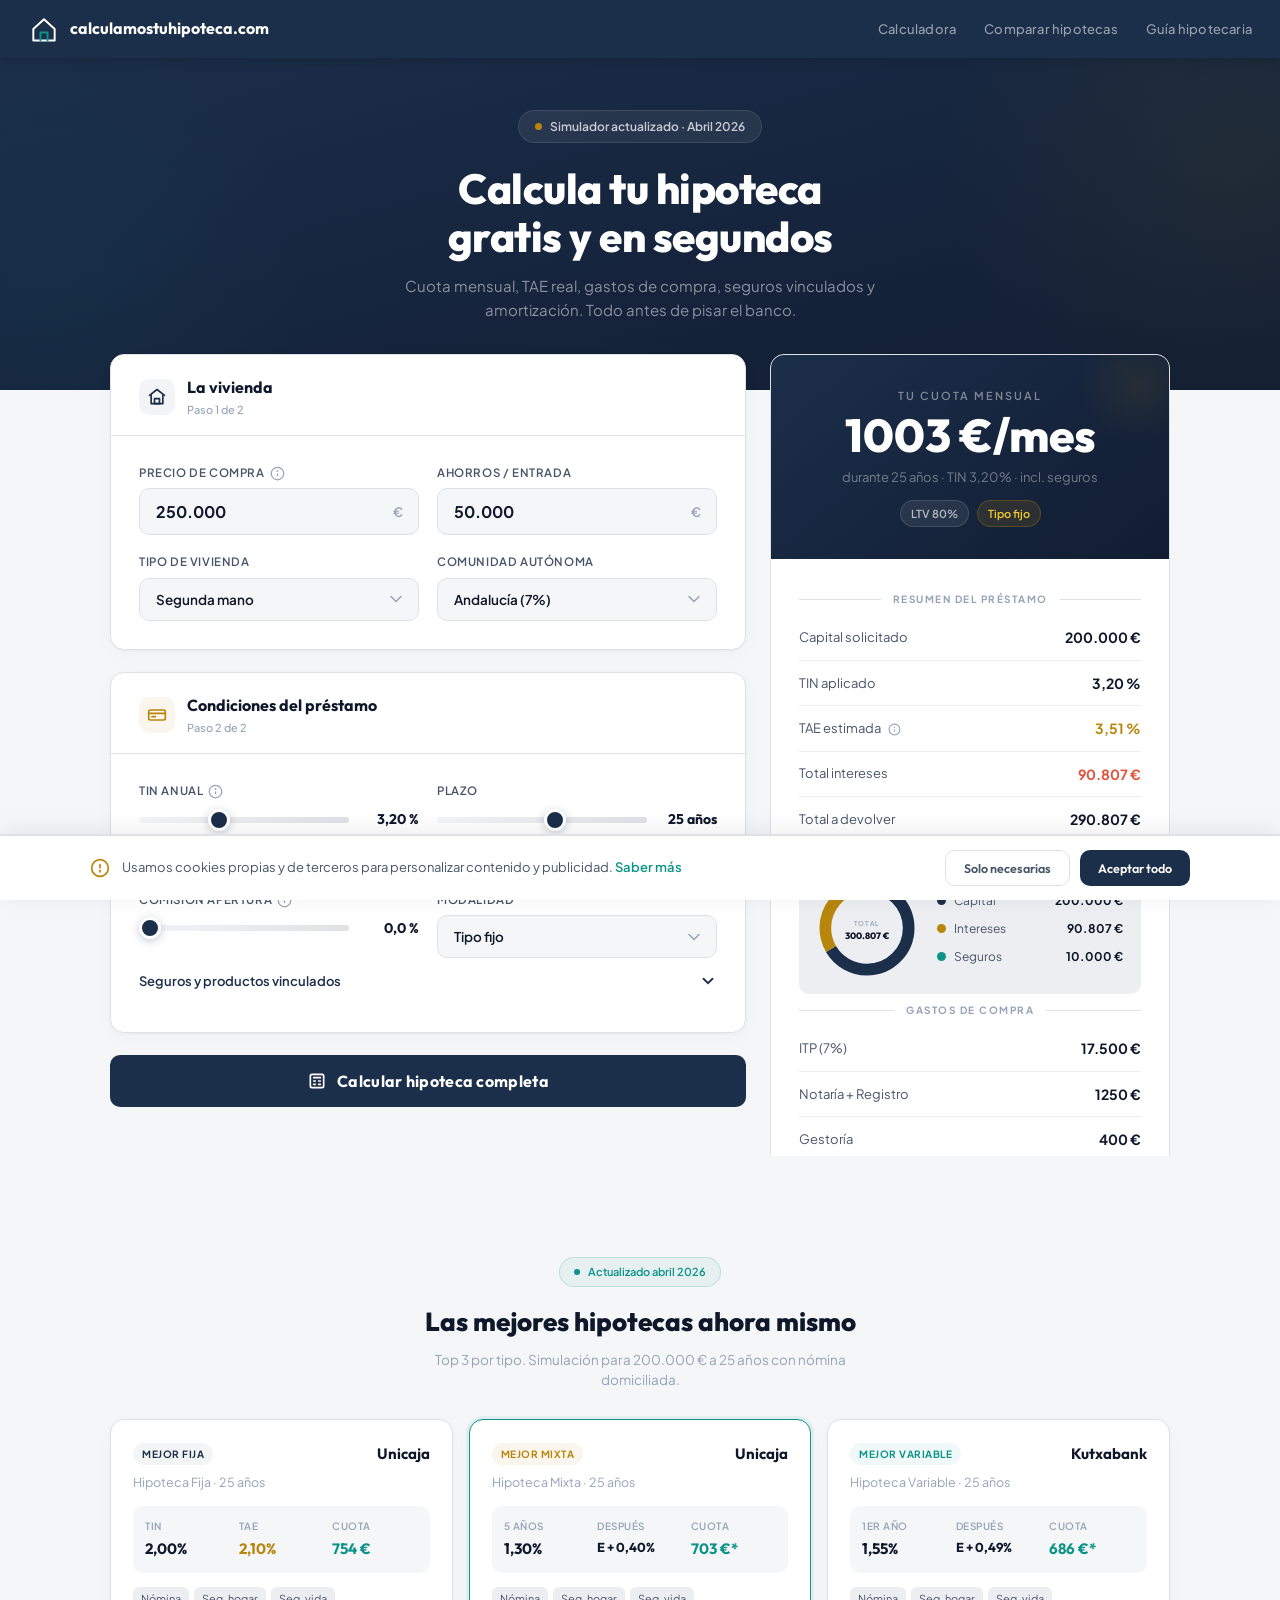
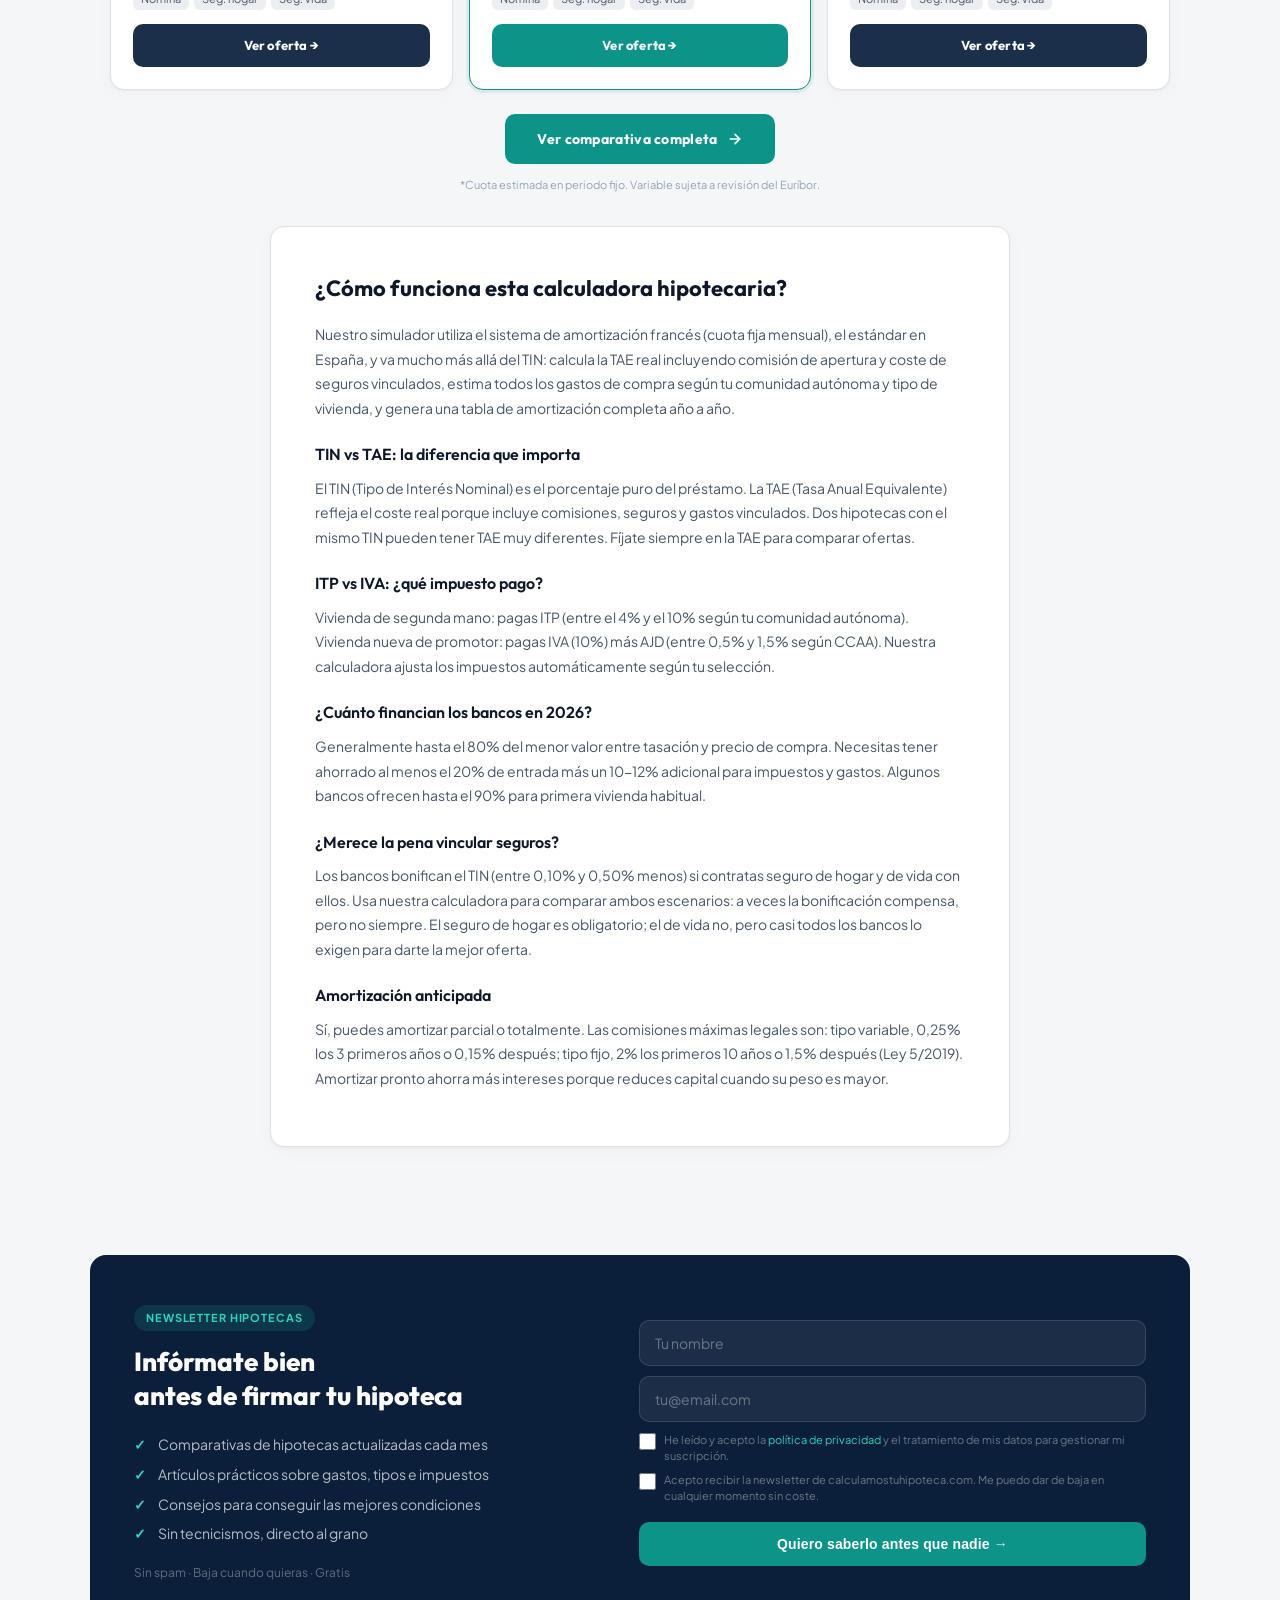
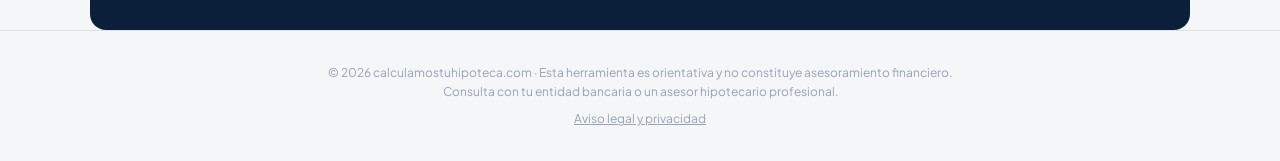
==== commit 5df3f30b: "Fix insurance in monthly display, remove live recalc, remove Legal from nav - Monthly cuota now incl" ====
--- a/index.html
+++ b/index.html
@@ -115,7 +115,6 @@
     <a href="index.html">Calculadora</a>
     <a href="comparar-hipotecas.html">Comparar hipotecas</a>
     <a href="guia-hipotecaria.html">Guía hipotecaria</a>
-    <a href="aviso-legal.html">Legal</a>
   </nav>
 </nav>
 
